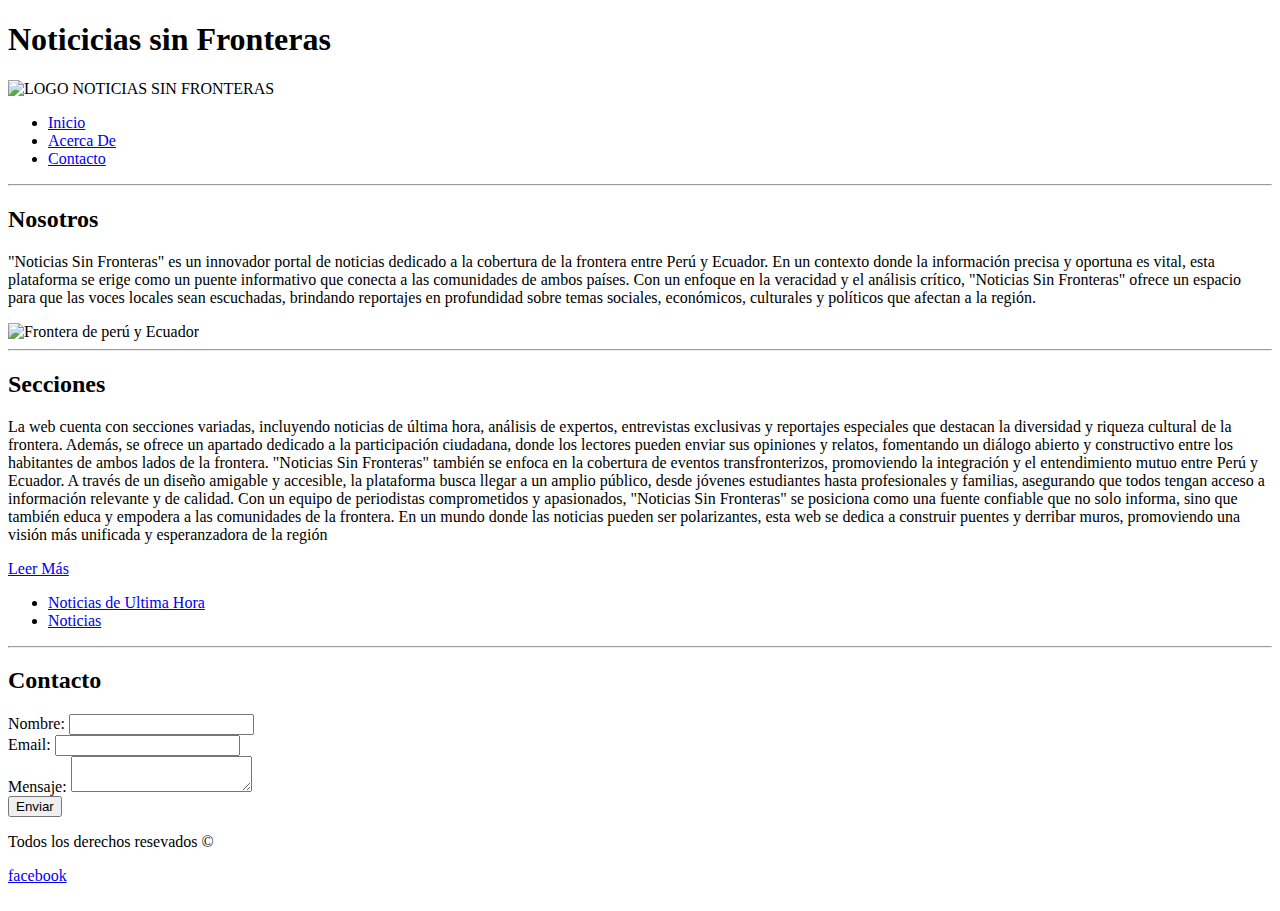
==== index.html @ f3031ccb "Add files via upload" ====
<!DOCTYPE html>
<html lang="en">
<head>
    <meta charset="UTF-8">
    <meta name="viewport" content="width=device-width, initial-scale=1.0">
    <title>Mi Web - Examen parcial</title>
</head>
<body>
    <header>
        <h1>Noticicias sin Fronteras</h1>
        <img src="https://scontent.fgye15-1.fna.fbcdn.net/v/t1.6435-9/67896730_113657463299278_1452690520852660224_n.jpg?_nc_cat=106&ccb=1-7&_nc_sid=6ee11a&_nc_eui2=AeH3fNH4NP3cUdDlQak__iDHWt6R3FV6wzda3pHcVXrDN0sGvFlREfEjUF355Ph6bfUJc5Hhlm0IwJLeuqp6HqZN&_nc_ohc=0oA9YPV5JEQQ7kNvgGWpmLa&_nc_ht=scontent.fgye15-1.fna&_nc_gid=ASJqwLmIiWeTcIijc2uC0S9&oh=00_AYAAmkhX_GdwDIAuIW3z1OZLNIbbSVw-aU_svmAQyyak5A&oe=670EE8F1" width="300" height="300" alt="LOGO NOTICIAS SIN FRONTERAS">
        <ul>
            <li><a href="#inicio">Inicio</a></li>
            <li><a href="#acerca">Acerca De</a></li>
            <li><a href="#contacto">Contacto</a></li>
        </ul>
     </header>
     <HR>
    <section id="inicio">
        <h2>Nosotros</h2>
        <p>"Noticias Sin Fronteras" es un innovador portal de noticias dedicado a la cobertura de la frontera entre Perú y Ecuador. En un contexto donde la información precisa y oportuna es vital, esta plataforma se erige como un puente informativo que conecta a las comunidades de ambos países. Con un enfoque en la veracidad y el análisis crítico, "Noticias Sin Fronteras" ofrece un espacio para que las voces locales sean escuchadas, brindando reportajes en profundidad sobre temas sociales, económicos, culturales y políticos que afectan a la región.</p>
        <img src="https://cdn.www.gob.pe/uploads/document/file/2840666/standard_132123.png.png" width="400" height="200" alt="Frontera de perú y Ecuador">
    </section>
    <hr>
    <section id="acerca">
        <h2>Secciones</h2>
        <p> La web cuenta con secciones variadas, incluyendo noticias de última hora, análisis de expertos, entrevistas exclusivas y reportajes especiales que destacan la diversidad y riqueza cultural de la frontera. Además, se ofrece un apartado dedicado a la participación ciudadana, donde los lectores pueden enviar sus opiniones y relatos, fomentando un diálogo abierto y constructivo entre los habitantes de ambos lados de la frontera.
            
            "Noticias Sin Fronteras" también se enfoca en la cobertura de eventos transfronterizos, promoviendo la integración y el entendimiento mutuo entre Perú y Ecuador. A través de un diseño amigable y accesible, la plataforma busca llegar a un amplio público, desde jóvenes estudiantes hasta profesionales y familias, asegurando que todos tengan acceso a información relevante y de calidad.
            
            Con un equipo de periodistas comprometidos y apasionados, "Noticias Sin Fronteras" se posiciona como una fuente confiable que no solo informa, sino que también educa y empodera a las comunidades de la frontera. En un mundo donde las noticias pueden ser polarizantes, esta web se dedica a construir puentes y derribar muros, promoviendo una visión más unificada y esperanzadora de la región</p>
            <a href="secciones.html">Leer Más</a>
        <ul>
            <li><a href="ultima_hora.html">Noticias de Ultima Hora</a></li>
            <li><a href="noticias.html">Noticias</a></li>
        </ul>
            
    </section>
    <hr>
         <section id="contacto">
            <h2>Contacto</h2>
            <form action="/submit" method="POST">
                <label for="nombre">Nombre:</label>
                <input type="text" name="nombre">
                <br>
                <label for="email">Email:</label>
                <input type="email" name="email" id="email">
                <br>
                <label for="mensaje">Mensaje:</label>
                <textarea name="mensaje" id="mensaje"></textarea>
                <br>
                <button type="submit">Enviar</button>
            </form>
            </section>
    
            <footer>
                <div>
                <p>Todos los derechos resevados &copy;</p>
            </div>
    
            <div>
                <a href="https://www.facebook.com/profile.php?id=100063975104708" target="_blank">facebook</a>
            </div>
            </footer>
            <br>  

         </section>
</body>

</html>
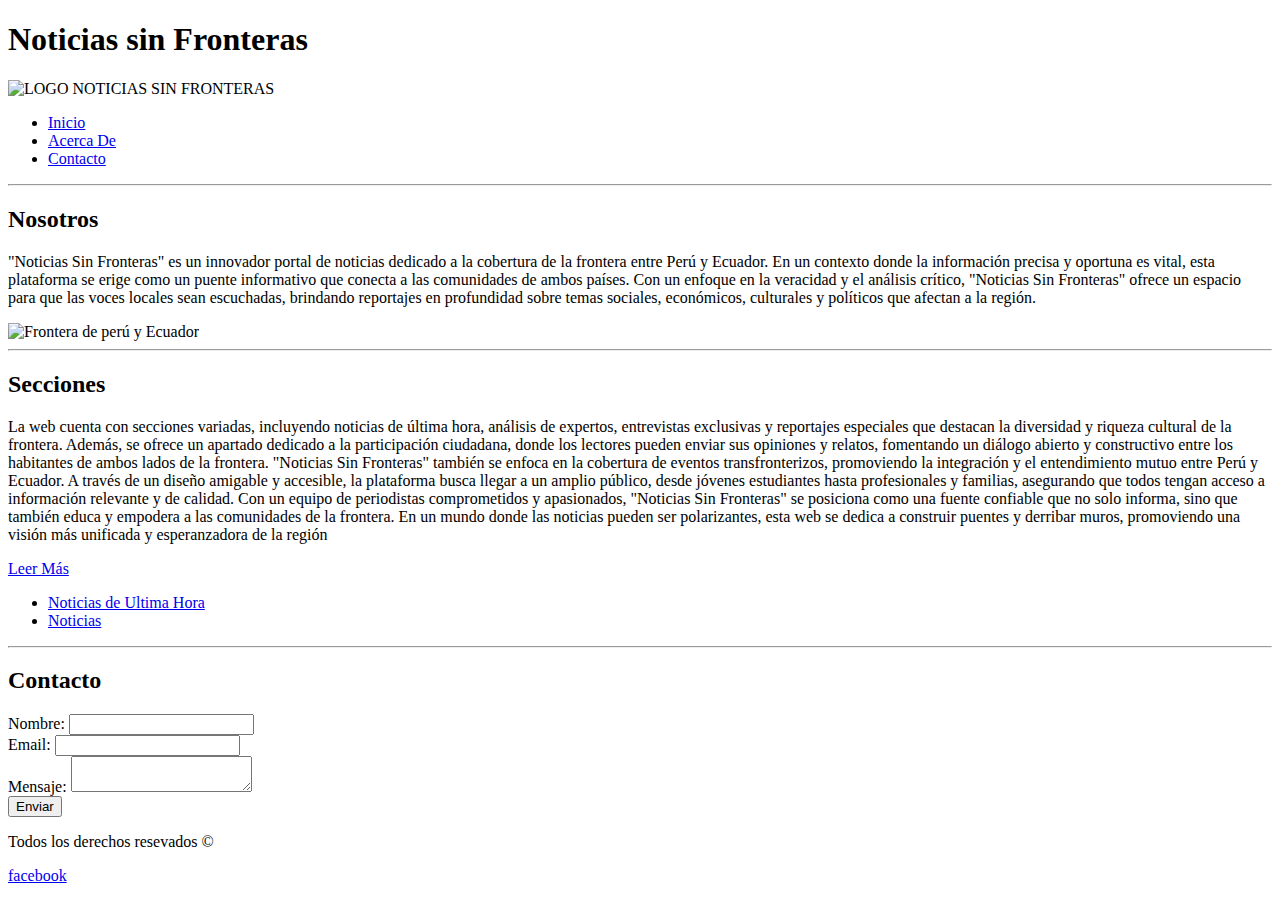
==== commit 783cddc0: "index.html" ====
--- a/index.html
+++ b/index.html
@@ -7,7 +7,7 @@
 </head>
 <body>
     <header>
-        <h1>Noticicias sin Fronteras</h1>
+        <h1>Noticias sin Fronteras</h1>
         <img src="https://scontent.fgye15-1.fna.fbcdn.net/v/t1.6435-9/67896730_113657463299278_1452690520852660224_n.jpg?_nc_cat=106&ccb=1-7&_nc_sid=6ee11a&_nc_eui2=AeH3fNH4NP3cUdDlQak__iDHWt6R3FV6wzda3pHcVXrDN0sGvFlREfEjUF355Ph6bfUJc5Hhlm0IwJLeuqp6HqZN&_nc_ohc=0oA9YPV5JEQQ7kNvgGWpmLa&_nc_ht=scontent.fgye15-1.fna&_nc_gid=ASJqwLmIiWeTcIijc2uC0S9&oh=00_AYAAmkhX_GdwDIAuIW3z1OZLNIbbSVw-aU_svmAQyyak5A&oe=670EE8F1" width="300" height="300" alt="LOGO NOTICIAS SIN FRONTERAS">
         <ul>
             <li><a href="#inicio">Inicio</a></li>
@@ -67,4 +67,4 @@
          </section>
 </body>
 
-</html>+</html>
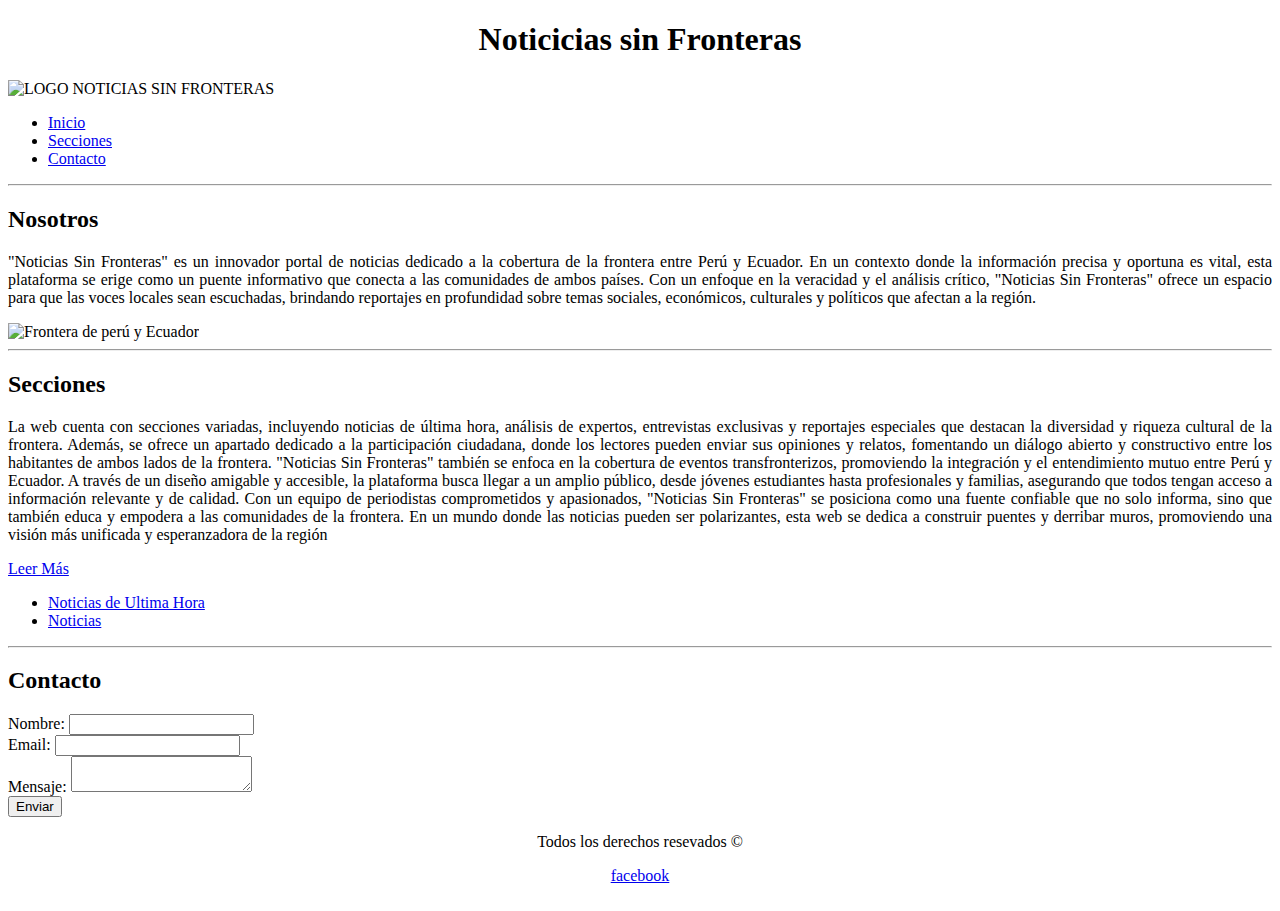
==== commit cc2b3f53: "Add files via upload" ====
--- a/index.html
+++ b/index.html
@@ -3,40 +3,44 @@
 <head>
     <meta charset="UTF-8">
     <meta name="viewport" content="width=device-width, initial-scale=1.0">
-    <title>Mi Web - Examen parcial</title>
+    <link rel="icon" type="image/png" href="https://cdn.icon-icons.com/icons2/1603/PNG/512/news-newspaper-media-paper-press-article_108607.png">
+    <title >Mi Web - Examen parcial</title>
 </head>
 <body>
     <header>
-        <h1>Noticias sin Fronteras</h1>
-        <img src="https://scontent.fgye15-1.fna.fbcdn.net/v/t1.6435-9/67896730_113657463299278_1452690520852660224_n.jpg?_nc_cat=106&ccb=1-7&_nc_sid=6ee11a&_nc_eui2=AeH3fNH4NP3cUdDlQak__iDHWt6R3FV6wzda3pHcVXrDN0sGvFlREfEjUF355Ph6bfUJc5Hhlm0IwJLeuqp6HqZN&_nc_ohc=0oA9YPV5JEQQ7kNvgGWpmLa&_nc_ht=scontent.fgye15-1.fna&_nc_gid=ASJqwLmIiWeTcIijc2uC0S9&oh=00_AYAAmkhX_GdwDIAuIW3z1OZLNIbbSVw-aU_svmAQyyak5A&oe=670EE8F1" width="300" height="300" alt="LOGO NOTICIAS SIN FRONTERAS">
+        <h1 align="center">Noticicias sin Fronteras</h1>
+        <img src="https://scontent.fgye15-1.fna.fbcdn.net/v/t1.6435-9/67896730_113657463299278_1452690520852660224_n.jpg?_nc_cat=106&ccb=1-7&_nc_sid=6ee11a&_nc_eui2=AeH3fNH4NP3cUdDlQak__iDHWt6R3FV6wzda3pHcVXrDN0sGvFlREfEjUF355Ph6bfUJc5Hhlm0IwJLeuqp6HqZN&_nc_ohc=0oA9YPV5JEQQ7kNvgGWpmLa&_nc_ht=scontent.fgye15-1.fna&_nc_gid=ASJqwLmIiWeTcIijc2uC0S9&oh=00_AYAAmkhX_GdwDIAuIW3z1OZLNIbbSVw-aU_svmAQyyak5A&oe=670EE8F1" width="100" height="100" alt="LOGO NOTICIAS SIN FRONTERAS">
         <ul>
             <li><a href="#inicio">Inicio</a></li>
-            <li><a href="#acerca">Acerca De</a></li>
+            <li><a href="#Secciones">Secciones</a></li>
             <li><a href="#contacto">Contacto</a></li>
         </ul>
      </header>
      <HR>
     <section id="inicio">
         <h2>Nosotros</h2>
-        <p>"Noticias Sin Fronteras" es un innovador portal de noticias dedicado a la cobertura de la frontera entre Perú y Ecuador. En un contexto donde la información precisa y oportuna es vital, esta plataforma se erige como un puente informativo que conecta a las comunidades de ambos países. Con un enfoque en la veracidad y el análisis crítico, "Noticias Sin Fronteras" ofrece un espacio para que las voces locales sean escuchadas, brindando reportajes en profundidad sobre temas sociales, económicos, culturales y políticos que afectan a la región.</p>
+        <p align="justify">"Noticias Sin Fronteras" es un innovador portal de noticias dedicado a la cobertura de la frontera entre Perú y Ecuador. En un contexto donde la información precisa y oportuna es vital, esta plataforma se erige como un puente informativo que conecta a las comunidades de ambos países. Con un enfoque en la veracidad y el análisis crítico, "Noticias Sin Fronteras" ofrece un espacio para que las voces locales sean escuchadas, brindando reportajes en profundidad sobre temas sociales, económicos, culturales y políticos que afectan a la región.</p>
         <img src="https://cdn.www.gob.pe/uploads/document/file/2840666/standard_132123.png.png" width="400" height="200" alt="Frontera de perú y Ecuador">
     </section>
     <hr>
-    <section id="acerca">
-        <h2>Secciones</h2>
-        <p> La web cuenta con secciones variadas, incluyendo noticias de última hora, análisis de expertos, entrevistas exclusivas y reportajes especiales que destacan la diversidad y riqueza cultural de la frontera. Además, se ofrece un apartado dedicado a la participación ciudadana, donde los lectores pueden enviar sus opiniones y relatos, fomentando un diálogo abierto y constructivo entre los habitantes de ambos lados de la frontera.
-            
-            "Noticias Sin Fronteras" también se enfoca en la cobertura de eventos transfronterizos, promoviendo la integración y el entendimiento mutuo entre Perú y Ecuador. A través de un diseño amigable y accesible, la plataforma busca llegar a un amplio público, desde jóvenes estudiantes hasta profesionales y familias, asegurando que todos tengan acceso a información relevante y de calidad.
-            
-            Con un equipo de periodistas comprometidos y apasionados, "Noticias Sin Fronteras" se posiciona como una fuente confiable que no solo informa, sino que también educa y empodera a las comunidades de la frontera. En un mundo donde las noticias pueden ser polarizantes, esta web se dedica a construir puentes y derribar muros, promoviendo una visión más unificada y esperanzadora de la región</p>
-            <a href="secciones.html">Leer Más</a>
-        <ul>
-            <li><a href="ultima_hora.html">Noticias de Ultima Hora</a></li>
-            <li><a href="noticias.html">Noticias</a></li>
-        </ul>
-            
-    </section>
-    <hr>
+    <main>
+        <section id="acerca">
+            <h2>Secciones</h2>
+            <p align="justify"> La web cuenta con secciones variadas, incluyendo noticias de última hora, análisis de expertos, entrevistas exclusivas y reportajes especiales que destacan la diversidad y riqueza cultural de la frontera. Además, se ofrece un apartado dedicado a la participación ciudadana, donde los lectores pueden enviar sus opiniones y relatos, fomentando un diálogo abierto y constructivo entre los habitantes de ambos lados de la frontera.
+                
+                "Noticias Sin Fronteras" también se enfoca en la cobertura de eventos transfronterizos, promoviendo la integración y el entendimiento mutuo entre Perú y Ecuador. A través de un diseño amigable y accesible, la plataforma busca llegar a un amplio público, desde jóvenes estudiantes hasta profesionales y familias, asegurando que todos tengan acceso a información relevante y de calidad.
+                
+                Con un equipo de periodistas comprometidos y apasionados, "Noticias Sin Fronteras" se posiciona como una fuente confiable que no solo informa, sino que también educa y empodera a las comunidades de la frontera. En un mundo donde las noticias pueden ser polarizantes, esta web se dedica a construir puentes y derribar muros, promoviendo una visión más unificada y esperanzadora de la región</p>
+                <a href="secciones.html">Leer Más</a>
+            <ul>
+                <li><a href="ultima_hora.html">Noticias de Ultima Hora</a></li>
+                <li><a href="noticias.html">Noticias</a></li>
+            </ul>
+                
+        </section>
+        <hr>
+    </main>
+
          <section id="contacto">
             <h2>Contacto</h2>
             <form action="/submit" method="POST">
@@ -54,11 +58,11 @@
             </section>
     
             <footer>
-                <div>
+                <div align="center">
                 <p>Todos los derechos resevados &copy;</p>
             </div>
     
-            <div>
+            <div align="center">
                 <a href="https://www.facebook.com/profile.php?id=100063975104708" target="_blank">facebook</a>
             </div>
             </footer>
@@ -67,4 +71,4 @@
          </section>
 </body>
 
-</html>
+</html>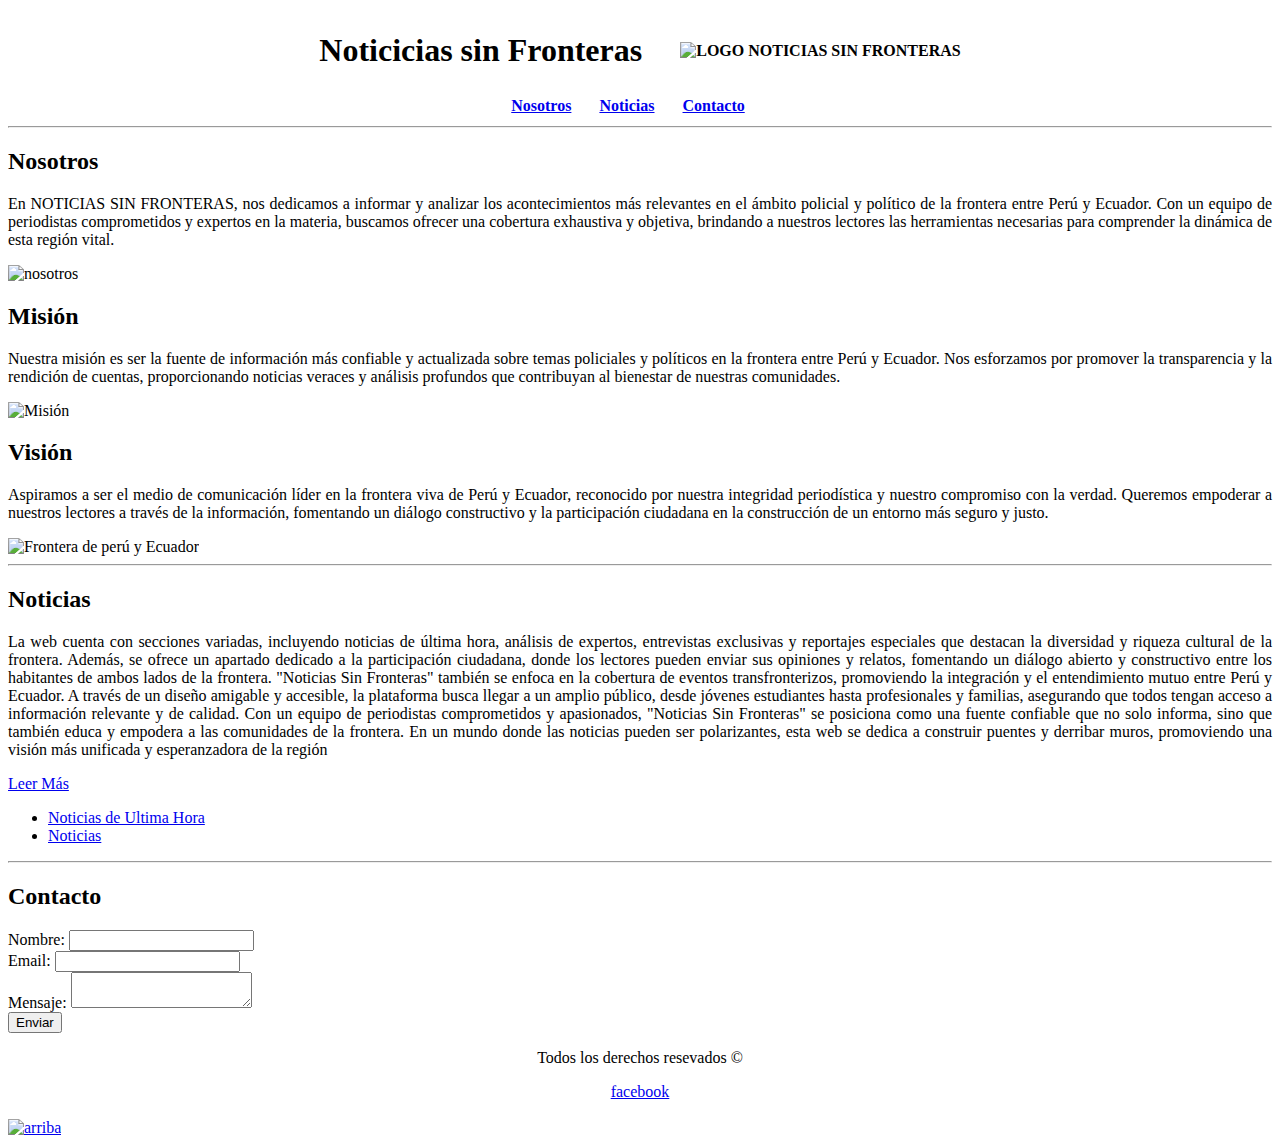
==== commit 7e3d39a7: "Add files via upload" ====
--- a/index.html
+++ b/index.html
@@ -8,30 +8,76 @@
 </head>
 <body>
     <header>
-        <h1 align="center">Noticicias sin Fronteras</h1>
-        <img src="https://scontent.fgye15-1.fna.fbcdn.net/v/t1.6435-9/67896730_113657463299278_1452690520852660224_n.jpg?_nc_cat=106&ccb=1-7&_nc_sid=6ee11a&_nc_eui2=AeH3fNH4NP3cUdDlQak__iDHWt6R3FV6wzda3pHcVXrDN0sGvFlREfEjUF355Ph6bfUJc5Hhlm0IwJLeuqp6HqZN&_nc_ohc=0oA9YPV5JEQQ7kNvgGWpmLa&_nc_ht=scontent.fgye15-1.fna&_nc_gid=ASJqwLmIiWeTcIijc2uC0S9&oh=00_AYAAmkhX_GdwDIAuIW3z1OZLNIbbSVw-aU_svmAQyyak5A&oe=670EE8F1" width="100" height="100" alt="LOGO NOTICIAS SIN FRONTERAS">
-        <ul>
-            <li><a href="#inicio">Inicio</a></li>
-            <li><a href="#Secciones">Secciones</a></li>
-            <li><a href="#contacto">Contacto</a></li>
-        </ul>
+        <nav>
+            <div align="center">
+                <table>
+                    <thead>
+                        <tr>
+
+                            <th>
+                                <h1 id="inicio">Noticicias sin Fronteras</h1>
+                            </th>
+                            <th width="30"></th>
+                            <th>
+                                <img src="https://scontent.fgye15-1.fna.fbcdn.net/v/t1.6435-9/67896730_113657463299278_1452690520852660224_n.jpg?_nc_cat=106&ccb=1-7&_nc_sid=6ee11a&_nc_eui2=AeH3fNH4NP3cUdDlQak__iDHWt6R3FV6wzda3pHcVXrDN0sGvFlREfEjUF355Ph6bfUJc5Hhlm0IwJLeuqp6HqZN&_nc_ohc=0oA9YPV5JEQQ7kNvgGWpmLa&_nc_ht=scontent.fgye15-1.fna&_nc_gid=ASJqwLmIiWeTcIijc2uC0S9&oh=00_AYAAmkhX_GdwDIAuIW3z1OZLNIbbSVw-aU_svmAQyyak5A&oe=670EE8F1" width="100" height="100" alt="LOGO NOTICIAS SIN FRONTERAS">
+                            </th>
+                        </tr>
+                    </thead>
+                </table>
+
+            </div>
+        </nav>
+        
+        <nav>
+            <div align="center">
+                <table>
+                    <thead>
+                        <tr>
+
+                            <th>
+                                <a href="#nosotros">Nosotros</a>
+                            </th>
+                            <th width="20"></th>
+                            <th>
+                                <a  href="#noticias">Noticias</a>
+                            </th>
+                            <th width="20"></th>
+                            <th>
+                                <a href="#contacto">Contacto</a>
+                            </th>
+                            <th width="20"></th>
+
+                        </tr>
+                    </thead>
+                </table>
+            </div>
+        </nav>
+        
      </header>
      <HR>
-    <section id="inicio">
+    <section id="nosotros">
         <h2>Nosotros</h2>
-        <p align="justify">"Noticias Sin Fronteras" es un innovador portal de noticias dedicado a la cobertura de la frontera entre Perú y Ecuador. En un contexto donde la información precisa y oportuna es vital, esta plataforma se erige como un puente informativo que conecta a las comunidades de ambos países. Con un enfoque en la veracidad y el análisis crítico, "Noticias Sin Fronteras" ofrece un espacio para que las voces locales sean escuchadas, brindando reportajes en profundidad sobre temas sociales, económicos, culturales y políticos que afectan a la región.</p>
-        <img src="https://cdn.www.gob.pe/uploads/document/file/2840666/standard_132123.png.png" width="400" height="200" alt="Frontera de perú y Ecuador">
+        <p align="justify">En NOTICIAS SIN FRONTERAS, nos dedicamos a informar y analizar los acontecimientos más relevantes en el ámbito policial y político de la frontera entre Perú y Ecuador. Con un equipo de periodistas comprometidos y expertos en la materia, buscamos ofrecer una cobertura exhaustiva y objetiva, brindando a nuestros lectores las herramientas necesarias para comprender la dinámica de esta región vital.</p>
+        <img src="https://scontent.fgye15-1.fna.fbcdn.net/v/t39.30808-6/417924850_796805765795253_9091537225940331570_n.jpg?_nc_cat=107&ccb=1-7&_nc_sid=833d8c&_nc_ohc=1Gx9z3XKYhkQ7kNvgGAdCpY&_nc_ht=scontent.fgye15-1.fna&_nc_gid=AOPBekfprPRxPbbFqDgv5gd&oh=00_AYDQ1uBXUXnrjIEcemEBLYWC033xnTk_1B24bfXx0zhV6Q&oe=6703F8A3" width="400" height="200" alt="nosotros">
+        <br>
+        <h2>Misión</h2>
+        <p align="justify">Nuestra misión es ser la fuente de información más confiable y actualizada sobre temas policiales y políticos en la frontera entre Perú y Ecuador. Nos esforzamos por promover la transparencia y la rendición de cuentas, proporcionando noticias veraces y análisis profundos que contribuyan al bienestar de nuestras comunidades.</p>
+        <img src="https://encrypted-tbn0.gstatic.com/images?q=tbn:ANd9GcSsrM1UbOuU-RUx9gwmB3j3MiM0NzfLpAN1QQ&s" width="400" height="200" alt="Misión">
+        <br>
+        <h2>Visión</h2>
+        <p align="justify">Aspiramos a ser el medio de comunicación líder en la frontera viva de Perú y Ecuador, reconocido por nuestra integridad periodística y nuestro compromiso con la verdad. Queremos empoderar a nuestros lectores a través de la información, fomentando un diálogo constructivo y la participación ciudadana en la construcción de un entorno más seguro y justo.</p>
+        <img src="https://static.mercadonegro.pe/wp-content/uploads/2024/01/11163357/Blue-Student-Types-Collage-YouTube-Thumbnail-1200-x-675-px-1-768x432-1.jpg" width="400" height="200" alt="Frontera de perú y Ecuador">
     </section>
     <hr>
     <main>
-        <section id="acerca">
-            <h2>Secciones</h2>
+        <section id="noticias">
+            <h2>Noticias</h2>
             <p align="justify"> La web cuenta con secciones variadas, incluyendo noticias de última hora, análisis de expertos, entrevistas exclusivas y reportajes especiales que destacan la diversidad y riqueza cultural de la frontera. Además, se ofrece un apartado dedicado a la participación ciudadana, donde los lectores pueden enviar sus opiniones y relatos, fomentando un diálogo abierto y constructivo entre los habitantes de ambos lados de la frontera.
                 
                 "Noticias Sin Fronteras" también se enfoca en la cobertura de eventos transfronterizos, promoviendo la integración y el entendimiento mutuo entre Perú y Ecuador. A través de un diseño amigable y accesible, la plataforma busca llegar a un amplio público, desde jóvenes estudiantes hasta profesionales y familias, asegurando que todos tengan acceso a información relevante y de calidad.
                 
                 Con un equipo de periodistas comprometidos y apasionados, "Noticias Sin Fronteras" se posiciona como una fuente confiable que no solo informa, sino que también educa y empodera a las comunidades de la frontera. En un mundo donde las noticias pueden ser polarizantes, esta web se dedica a construir puentes y derribar muros, promoviendo una visión más unificada y esperanzadora de la región</p>
-                <a href="secciones.html">Leer Más</a>
+                <a href="leermas.html">Leer Más</a>
             <ul>
                 <li><a href="ultima_hora.html">Noticias de Ultima Hora</a></li>
                 <li><a href="noticias.html">Noticias</a></li>
@@ -67,7 +113,7 @@
             </div>
             </footer>
             <br>  
-
+            <a href="#inicio"><img src="https://cdn.icon-icons.com/icons2/72/PNG/256/up_arrow_14431.png" alt="arriba" width="30" height="30"></a>
          </section>
 </body>
 
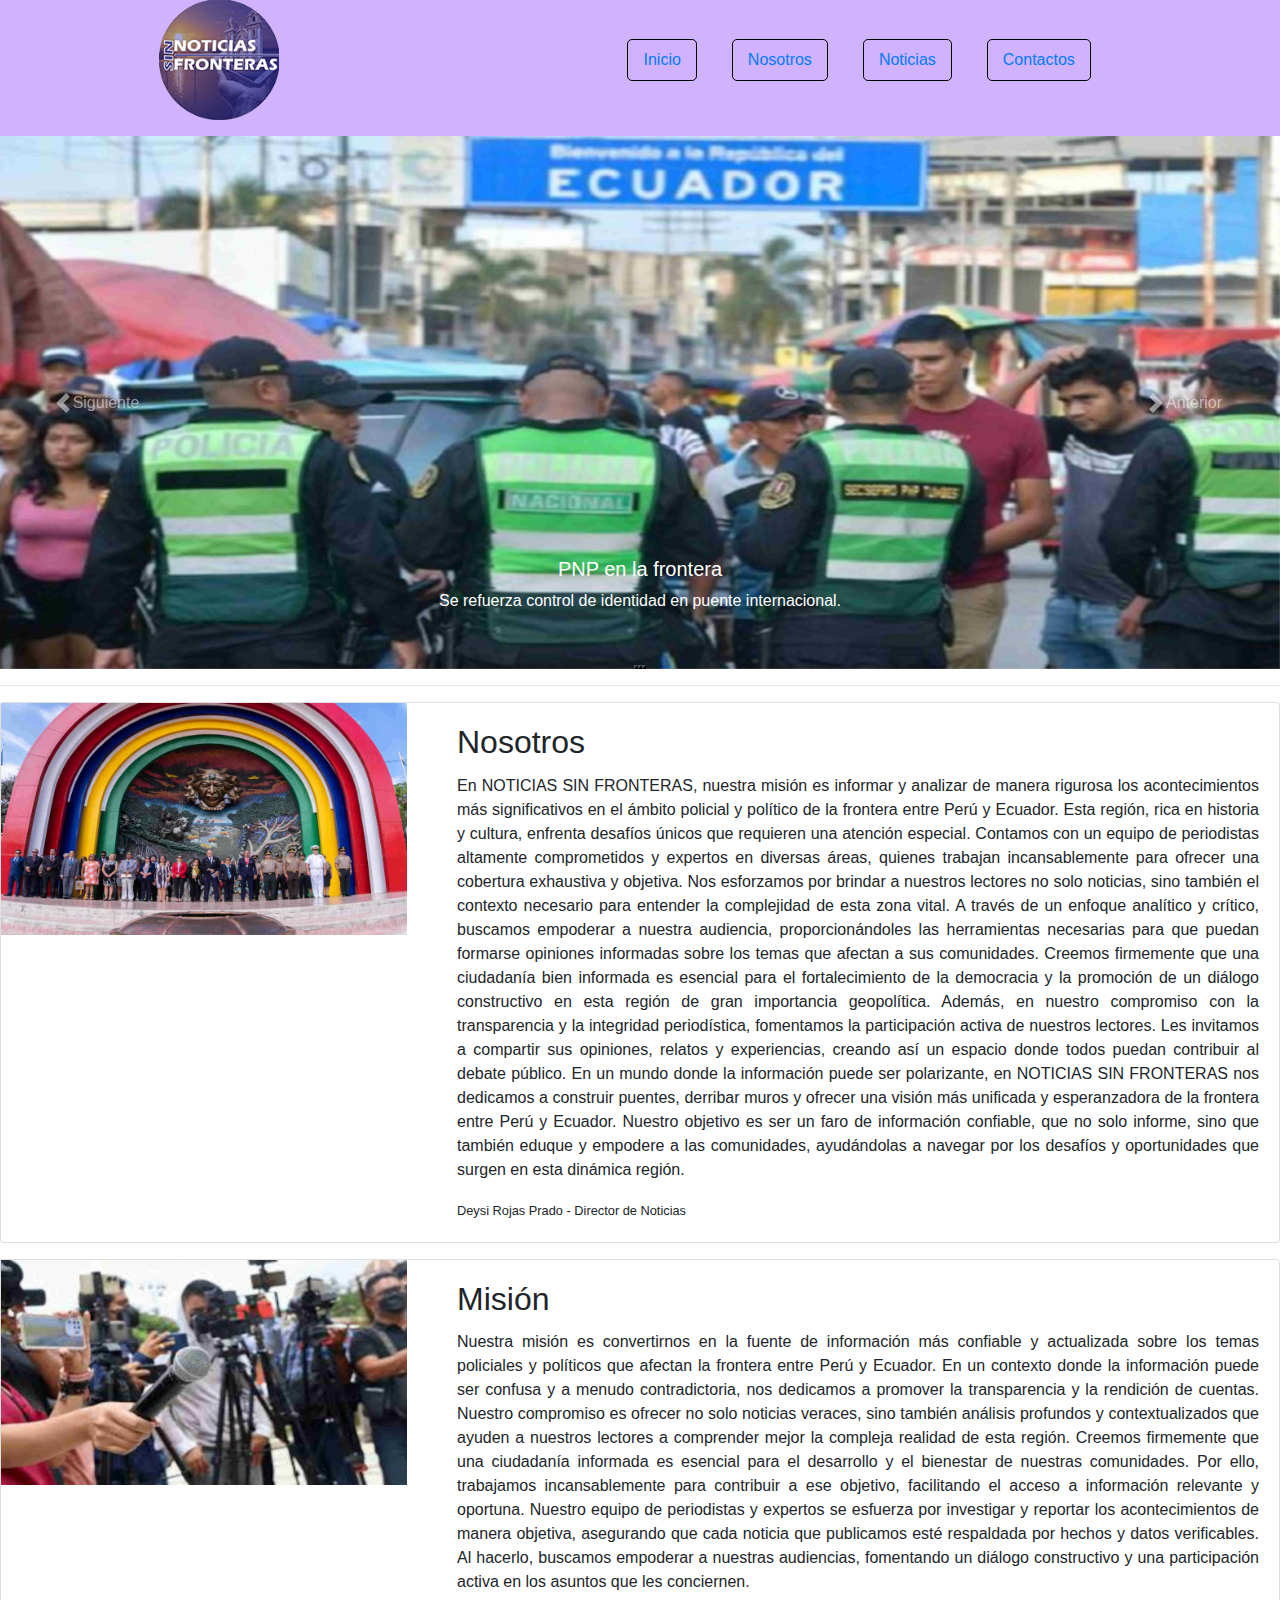
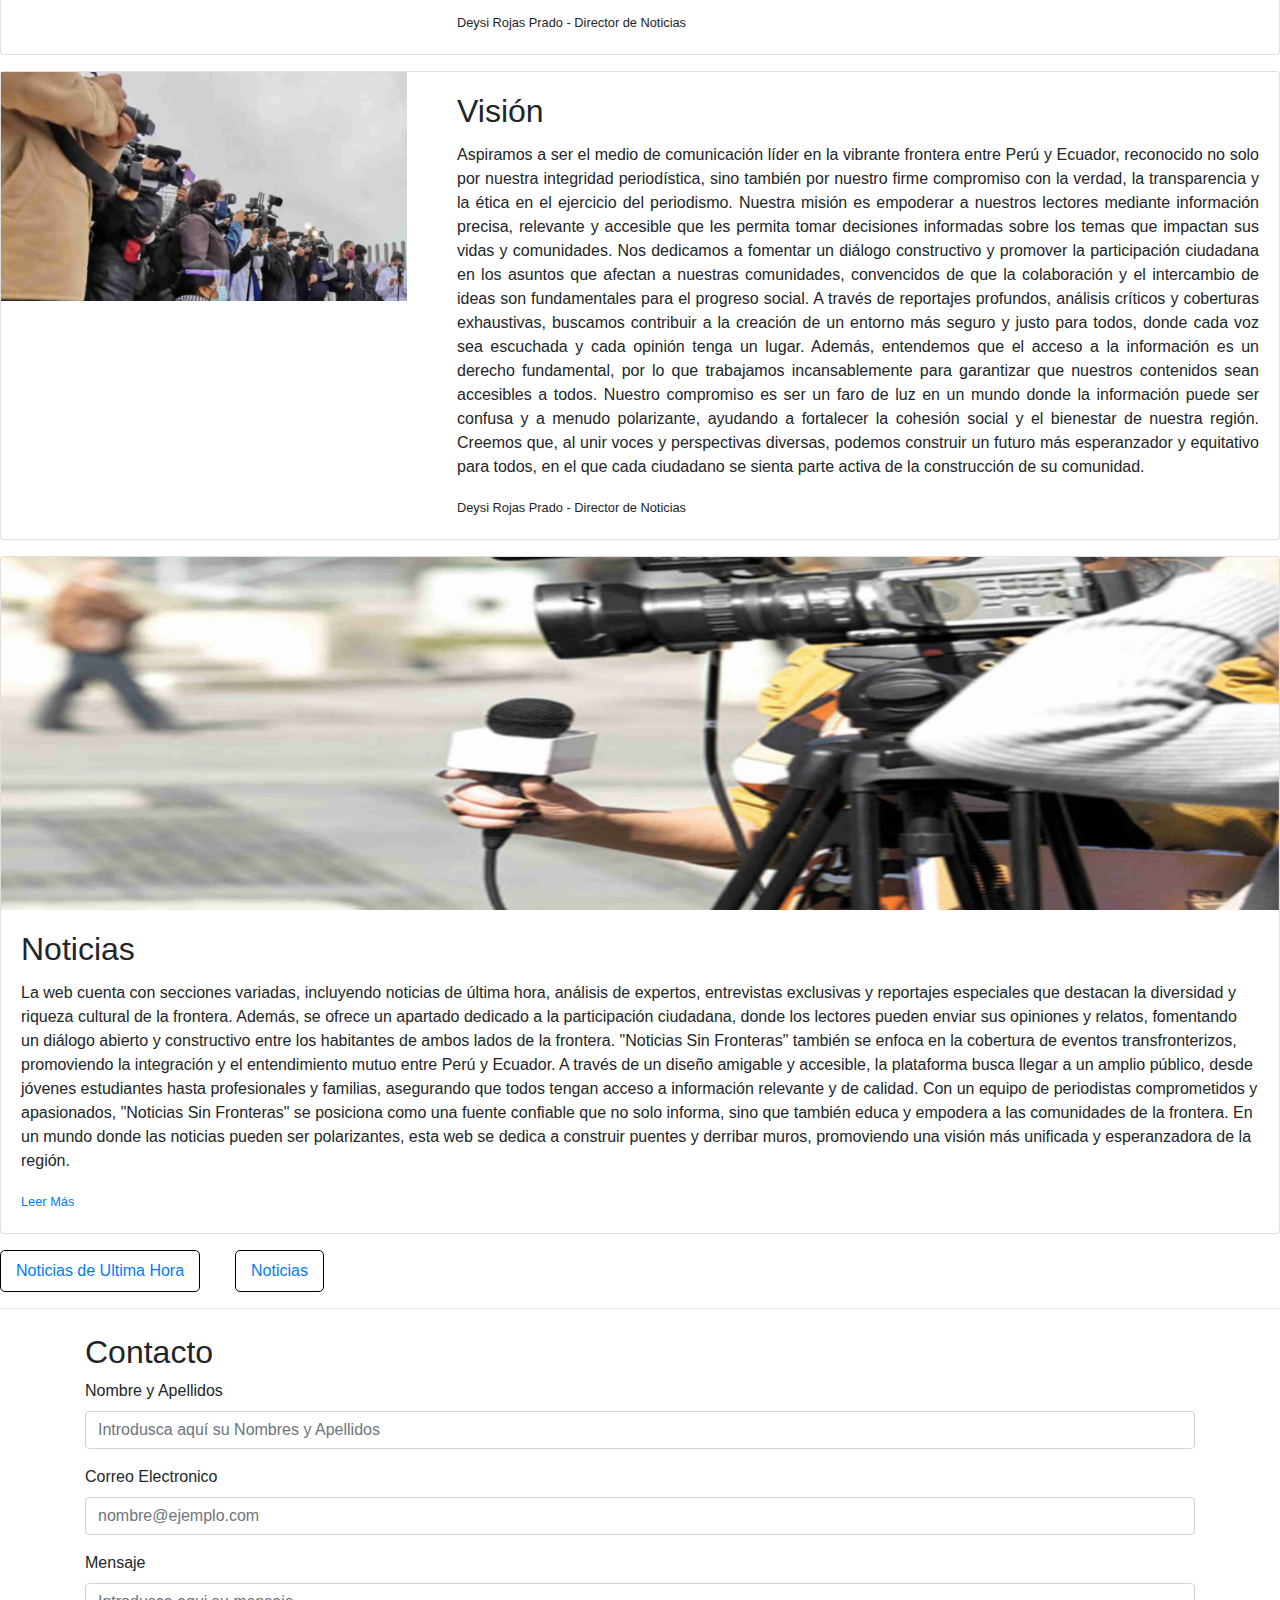
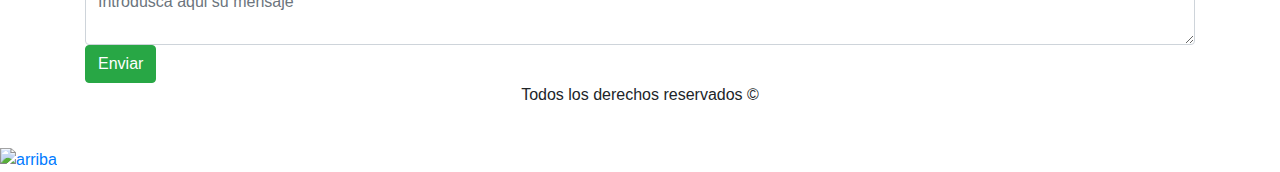
==== commit 60961e6a: "Add files via upload" ====
--- a/index.html
+++ b/index.html
@@ -1,84 +1,147 @@
-<!DOCTYPE html>
+<!doctype html>
 <html lang="en">
-<head>
-    <meta charset="UTF-8">
-    <meta name="viewport" content="width=device-width, initial-scale=1.0">
+  <head>
+    <meta charset="utf-8">
+    <meta name="viewport" content="width=device-width, initial-scale=1">
+    <link rel="stylesheet" href="style.css">
     <link rel="icon" type="image/png" href="https://cdn.icon-icons.com/icons2/1603/PNG/512/news-newspaper-media-paper-press-article_108607.png">
-    <title >Mi Web - Examen parcial</title>
+    <title>NOTICIAS SIN FRONTERAS - TUMBES</title>
+    <link rel="stylesheet" href="https://stackpath.bootstrapcdn.com/bootstrap/4.5.2/css/bootstrap.min.css">
 </head>
 <body>
-    <header>
-        <nav>
-            <div align="center">
-                <table>
-                    <thead>
-                        <tr>
-
-                            <th>
-                                <h1 id="inicio">Noticicias sin Fronteras</h1>
-                            </th>
-                            <th width="30"></th>
-                            <th>
-                                <img src="https://scontent.fgye15-1.fna.fbcdn.net/v/t1.6435-9/67896730_113657463299278_1452690520852660224_n.jpg?_nc_cat=106&ccb=1-7&_nc_sid=6ee11a&_nc_eui2=AeH3fNH4NP3cUdDlQak__iDHWt6R3FV6wzda3pHcVXrDN0sGvFlREfEjUF355Ph6bfUJc5Hhlm0IwJLeuqp6HqZN&_nc_ohc=0oA9YPV5JEQQ7kNvgGWpmLa&_nc_ht=scontent.fgye15-1.fna&_nc_gid=ASJqwLmIiWeTcIijc2uC0S9&oh=00_AYAAmkhX_GdwDIAuIW3z1OZLNIbbSVw-aU_svmAQyyak5A&oe=670EE8F1" width="100" height="100" alt="LOGO NOTICIAS SIN FRONTERAS">
-                            </th>
-                        </tr>
-                    </thead>
-                </table>
-
+    <header class="cabecera">
+        <figure class="logo">
+            <img id="inicio" src="img/logo noticias sin fronteras.png" alt="" width="120">
+        </figure>
+        <nav class="menu">
+            <ul class="listas">
+                <li><a href="#inicio"> Inicio</a></li>
+                <li><a href="#nosotros"> Nosotros</a></li>
+                <li><a href="#noticias">Noticias</a></li>
+                <li><a href="#contacto">Contactos</a></li>
+            </ul>
+        </nav>  
+    </header>
+    <!-- Carrusel -->
+    <div id="carouselExampleCaptions" class="carousel slide">
+        <div class="carousel-indicators">
+          <button type="button" data-bs-target="#carouselExampleCaptions" data-bs-slide-to="0" class="active" aria-current="true" aria-label="Slide 1"></button>
+          <button type="button" data-bs-target="#carouselExampleCaptions" data-bs-slide-to="1" aria-label="Slide 2"></button>
+          <button type="button" data-bs-target="#carouselExampleCaptions" data-bs-slide-to="2" aria-label="Slide 3"></button>
+        </div>
+        <div class="carousel-inner">
+          <div class="carousel-item active">
+            <img src="img/CARRUSELL1.jpg" class="d-block w-100" alt="...">
+            <div class="carousel-caption d-none d-md-block">
+              <h5>PNP en la frontera</h5>
+              <p>Se refuerza control de identidad en puente internacional.</p>
             </div>
-        </nav>
-        
-        <nav>
-            <div align="center">
-                <table>
-                    <thead>
-                        <tr>
-
-                            <th>
-                                <a href="#nosotros">Nosotros</a>
-                            </th>
-                            <th width="20"></th>
-                            <th>
-                                <a  href="#noticias">Noticias</a>
-                            </th>
-                            <th width="20"></th>
-                            <th>
-                                <a href="#contacto">Contacto</a>
-                            </th>
-                            <th width="20"></th>
-
-                        </tr>
-                    </thead>
-                </table>
+          </div>
+          <div class="carousel-item">
+            <img src="img/CARRUSELL2.jpg" class="d-block w-100" alt="...">
+            <div class="carousel-caption d-none d-md-block">
+              <h5>Una persona fallecida y 37 heridos entre ellos una de menor de 10 dias de nacido</h5>
+              <p>Some representative placeholder content for the second slide.</p>
             </div>
-        </nav>
+          </div>
+          <div class="carousel-item">
+            <img src="img/CARRUSELL3.jpg" class="d-block w-100" alt="...">
+            <div class="carousel-caption d-none d-md-block">
+              <h5>Contraloria TUMBES</h5>
+              <p>Gobernador "No me da miedo ir a la carcel".</p>
+            </div>
+          </div>
+        </div>
+        <a class="carousel-control-prev" type="button" data-bs-target="#carouselExampleCaptions" data-bs-slide="prev">
+          <span class="carousel-control-prev-icon" aria-hidden="true"></span>
+          <span class="visually-hidden">Siguiente</span>
+        </a>
+        <a class="carousel-control-next" type="button" data-bs-target="#carouselExampleCaptions" data-bs-slide="next">
+          <span class="carousel-control-next-icon" aria-hidden="true"></span>
+          <span class="visually-hidden">Anterior</span>
+        </a>
+      </div>
+      
+      
+</body>
+</html>
         
      </header>
      <HR>
-    <section id="nosotros">
-        <h2>Nosotros</h2>
-        <p align="justify">En NOTICIAS SIN FRONTERAS, nos dedicamos a informar y analizar los acontecimientos más relevantes en el ámbito policial y político de la frontera entre Perú y Ecuador. Con un equipo de periodistas comprometidos y expertos en la materia, buscamos ofrecer una cobertura exhaustiva y objetiva, brindando a nuestros lectores las herramientas necesarias para comprender la dinámica de esta región vital.</p>
-        <img src="https://scontent.fgye15-1.fna.fbcdn.net/v/t39.30808-6/417924850_796805765795253_9091537225940331570_n.jpg?_nc_cat=107&ccb=1-7&_nc_sid=833d8c&_nc_ohc=1Gx9z3XKYhkQ7kNvgGAdCpY&_nc_ht=scontent.fgye15-1.fna&_nc_gid=AOPBekfprPRxPbbFqDgv5gd&oh=00_AYDQ1uBXUXnrjIEcemEBLYWC033xnTk_1B24bfXx0zhV6Q&oe=6703F8A3" width="400" height="200" alt="nosotros">
-        <br>
-        <h2>Misión</h2>
-        <p align="justify">Nuestra misión es ser la fuente de información más confiable y actualizada sobre temas policiales y políticos en la frontera entre Perú y Ecuador. Nos esforzamos por promover la transparencia y la rendición de cuentas, proporcionando noticias veraces y análisis profundos que contribuyan al bienestar de nuestras comunidades.</p>
-        <img src="https://encrypted-tbn0.gstatic.com/images?q=tbn:ANd9GcSsrM1UbOuU-RUx9gwmB3j3MiM0NzfLpAN1QQ&s" width="400" height="200" alt="Misión">
-        <br>
-        <h2>Visión</h2>
-        <p align="justify">Aspiramos a ser el medio de comunicación líder en la frontera viva de Perú y Ecuador, reconocido por nuestra integridad periodística y nuestro compromiso con la verdad. Queremos empoderar a nuestros lectores a través de la información, fomentando un diálogo constructivo y la participación ciudadana en la construcción de un entorno más seguro y justo.</p>
-        <img src="https://static.mercadonegro.pe/wp-content/uploads/2024/01/11163357/Blue-Student-Types-Collage-YouTube-Thumbnail-1200-x-675-px-1-768x432-1.jpg" width="400" height="200" alt="Frontera de perú y Ecuador">
+        <section id="nosotros">
+        <div class="card mb-3" style="max-width: 948;">
+            <div class="row g-0">
+              <div class="col-md-4">
+                <img src="img/nosotros.jpg" class="img-fluid rounded-start" alt="...">
+              </div>
+              <div class="col-md-8">
+                <div class="card-body">
+                  <h2 class="card-title">Nosotros</h2>
+                  <p align="justify" class="card-text">En NOTICIAS SIN FRONTERAS, nuestra misión es informar y analizar de manera rigurosa los acontecimientos más significativos en el ámbito policial y político de la frontera entre Perú y Ecuador. Esta región, rica en historia y cultura, enfrenta desafíos únicos que requieren una atención especial. Contamos con un equipo de periodistas altamente comprometidos y expertos en diversas áreas, quienes trabajan incansablemente para ofrecer una cobertura exhaustiva y objetiva.
+
+                    Nos esforzamos por brindar a nuestros lectores no solo noticias, sino también el contexto necesario para entender la complejidad de esta zona vital. A través de un enfoque analítico y crítico, buscamos empoderar a nuestra audiencia, proporcionándoles las herramientas necesarias para que puedan formarse opiniones informadas sobre los temas que afectan a sus comunidades. Creemos firmemente que una ciudadanía bien informada es esencial para el fortalecimiento de la democracia y la promoción de un diálogo constructivo en esta región de gran importancia geopolítica.
+                    
+                    Además, en nuestro compromiso con la transparencia y la integridad periodística, fomentamos la participación activa de nuestros lectores. Les invitamos a compartir sus opiniones, relatos y experiencias, creando así un espacio donde todos puedan contribuir al debate público. En un mundo donde la información puede ser polarizante, en NOTICIAS SIN FRONTERAS nos dedicamos a construir puentes, derribar muros y ofrecer una visión más unificada y esperanzadora de la frontera entre Perú y Ecuador. Nuestro objetivo es ser un faro de información confiable, que no solo informe, sino que también eduque y empodere a las comunidades, ayudándolas a navegar por los desafíos y oportunidades que surgen en esta dinámica región.</p>
+                  <p class="card-text"><small class="text-body-secondary">Deysi Rojas Prado - Director de Noticias</small></p>
+                </div>
+              </div>
+            </div>
+          </div>
+          
+          <div class="card mb-3" style="max-width: 948;">
+            <div class="row g-0">
+              <div class="col-md-4">
+                <img src="img/Mision.jpg" class="img-fluid rounded-start" alt="...">
+              </div>
+              <div class="col-md-8">
+                <div class="card-body">
+                  <h2 class="card-title">Misión</h2>
+                  <p align="justify" class="card-text">Nuestra misión es convertirnos en la fuente de información más confiable y actualizada sobre los temas policiales y políticos que afectan la frontera entre Perú y Ecuador. En un contexto donde la información puede ser confusa y a menudo contradictoria, nos dedicamos a promover la transparencia y la rendición de cuentas. Nuestro compromiso es ofrecer no solo noticias veraces, sino también análisis profundos y contextualizados que ayuden a nuestros lectores a comprender mejor la compleja realidad de esta región.
+
+                            Creemos firmemente que una ciudadanía informada es esencial para el desarrollo y el bienestar de nuestras comunidades. Por ello, trabajamos incansablemente para contribuir a ese objetivo, facilitando el acceso a información relevante y oportuna. Nuestro equipo de periodistas y expertos se esfuerza por investigar y reportar los acontecimientos de manera objetiva, asegurando que cada noticia que publicamos esté respaldada por hechos y datos verificables. Al hacerlo, buscamos empoderar a nuestras audiencias, fomentando un diálogo constructivo y una participación activa en los asuntos que les conciernen.</p>
+                        <p class="card-text"><small class="text-body-secondary">Deysi Rojas Prado - Director de Noticias</small></p>
+                        </div>
+                    </div>
+                    </div>
+                </div>
+        
+                <div class="card mb-3" style="max-width: 948;">
+                    <div class="row g-0">
+                      <div class="col-md-4">
+                        <img src="img/vison.jpeg" class="img-fluid rounded-start" alt="...">
+                      </div>
+                      <div class="col-md-8">
+                        <div class="card-body">
+                          <h2 class="card-title">Visión</h2>
+                          <p align="justify" class="card-text">Aspiramos a ser el medio de comunicación líder en la vibrante frontera entre Perú y Ecuador, reconocido no solo por nuestra integridad periodística, sino también por nuestro firme compromiso con la verdad, la transparencia y la ética en el ejercicio del periodismo. Nuestra misión es empoderar a nuestros lectores mediante información precisa, relevante y accesible que les permita tomar decisiones informadas sobre los temas que impactan sus vidas y comunidades. 
+
+                            Nos dedicamos a fomentar un diálogo constructivo y promover la participación ciudadana en los asuntos que afectan a nuestras comunidades, convencidos de que la colaboración y el intercambio de ideas son fundamentales para el progreso social. A través de reportajes profundos, análisis críticos y coberturas exhaustivas, buscamos contribuir a la creación de un entorno más seguro y justo para todos, donde cada voz sea escuchada y cada opinión tenga un lugar. 
+                            
+                            Además, entendemos que el acceso a la información es un derecho fundamental, por lo que trabajamos incansablemente para garantizar que nuestros contenidos sean accesibles a todos. Nuestro compromiso es ser un faro de luz en un mundo donde la información puede ser confusa y a menudo polarizante, ayudando a fortalecer la cohesión social y el bienestar de nuestra región. Creemos que, al unir voces y perspectivas diversas, podemos construir un futuro más esperanzador y equitativo para todos, en el que cada ciudadano se sienta parte activa de la construcción de su comunidad.</p>
+                                <p class="card-text"><small class="text-body-secondary">Deysi Rojas Prado - Director de Noticias</small></p>
+                                </div>
+                            </div>
+                            </div>
+                        </div>
+       
     </section>
-    <hr>
+   
     <main>
         <section id="noticias">
-            <h2>Noticias</h2>
-            <p align="justify"> La web cuenta con secciones variadas, incluyendo noticias de última hora, análisis de expertos, entrevistas exclusivas y reportajes especiales que destacan la diversidad y riqueza cultural de la frontera. Además, se ofrece un apartado dedicado a la participación ciudadana, donde los lectores pueden enviar sus opiniones y relatos, fomentando un diálogo abierto y constructivo entre los habitantes de ambos lados de la frontera.
+            <div class="card mb-3">
+                <img src="img/noticias.jpg" class="card-img-top" alt="...">
+                <div class="card-body">
+                  <h2 class="card-title">Noticias</h2>
+                  <p class="card-text">La web cuenta con secciones variadas, incluyendo noticias de última hora, análisis de expertos, entrevistas exclusivas y reportajes especiales que destacan la diversidad y riqueza cultural de la frontera. Además, se ofrece un apartado dedicado a la participación ciudadana, donde los lectores pueden enviar sus opiniones y relatos, fomentando un diálogo abierto y constructivo entre los habitantes de ambos lados de la frontera.
                 
-                "Noticias Sin Fronteras" también se enfoca en la cobertura de eventos transfronterizos, promoviendo la integración y el entendimiento mutuo entre Perú y Ecuador. A través de un diseño amigable y accesible, la plataforma busca llegar a un amplio público, desde jóvenes estudiantes hasta profesionales y familias, asegurando que todos tengan acceso a información relevante y de calidad.
-                
-                Con un equipo de periodistas comprometidos y apasionados, "Noticias Sin Fronteras" se posiciona como una fuente confiable que no solo informa, sino que también educa y empodera a las comunidades de la frontera. En un mundo donde las noticias pueden ser polarizantes, esta web se dedica a construir puentes y derribar muros, promoviendo una visión más unificada y esperanzadora de la región</p>
-                <a href="leermas.html">Leer Más</a>
-            <ul>
+                    "Noticias Sin Fronteras" también se enfoca en la cobertura de eventos transfronterizos, promoviendo la integración y el entendimiento mutuo entre Perú y Ecuador. A través de un diseño amigable y accesible, la plataforma busca llegar a un amplio público, desde jóvenes estudiantes hasta profesionales y familias, asegurando que todos tengan acceso a información relevante y de calidad.
+                    
+                    Con un equipo de periodistas comprometidos y apasionados, "Noticias Sin Fronteras" se posiciona como una fuente confiable que no solo informa, sino que también educa y empodera a las comunidades de la frontera. En un mundo donde las noticias pueden ser polarizantes, esta web se dedica a construir puentes y derribar muros, promoviendo una visión más unificada y esperanzadora de la región.</p>
+                  <p class="card-text"><small class="text-body-secondary"><a href="leermas.html">Leer Más</a></small></p>
+                </div>
+              </div>
+      
+            <ul class="listas">
                 <li><a href="ultima_hora.html">Noticias de Ultima Hora</a></li>
                 <li><a href="noticias.html">Noticias</a></li>
             </ul>
@@ -87,34 +150,38 @@
         <hr>
     </main>
 
-         <section id="contacto">
-            <h2>Contacto</h2>
-            <form action="/submit" method="POST">
-                <label for="nombre">Nombre:</label>
-                <input type="text" name="nombre">
-                <br>
-                <label for="email">Email:</label>
-                <input type="email" name="email" id="email">
-                <br>
-                <label for="mensaje">Mensaje:</label>
-                <textarea name="mensaje" id="mensaje"></textarea>
-                <br>
-                <button type="submit">Enviar</button>
-            </form>
-            </section>
-    
-            <footer>
-                <div align="center">
-                <p>Todos los derechos resevados &copy;</p>
+    <section id="contacto" class="container mt-4">
+        <h2>Contacto</h2>
+        <form action="/submit" method="POST">
+            <div class="mb-3">
+                <label for="formGroupExampleInput" class="form-label">Nombre y Apellidos</label>
+                <input type="text" class="form-control" id="formGroupExampleInput" placeholder="Introdusca aquí su Nombres y Apellidos">
+              </div>
+            <div class="mb-3">
+                <label for="exampleFormControlInput1" class="form-label">Correo Electronico</label>
+                <input type="email" class="form-control" id="exampleFormControlInput1" placeholder="nombre@ejemplo.com">
+              </div>
+            <div class="form-floating">
+            <label for="floatingTextarea">Mensaje</label>
+             <textarea class="form-control" placeholder="Introdusca aqui su mensaje" id="mensaje"></textarea>
             </div>
-    
-            <div align="center">
-                <a href="https://www.facebook.com/profile.php?id=100063975104708" target="_blank">facebook</a>
-            </div>
-            </footer>
+            
+          
+            <button type="submit" class="btn btn-success">Enviar</button>
+        </form>
+    </section>
+
+    <footer>
+        <div class="container text-center">
+            <p>Todos los derechos reservados &copy;</p>
+        </div>
+    </footer>
+        
             <br>  
             <a href="#inicio"><img src="https://cdn.icon-icons.com/icons2/72/PNG/256/up_arrow_14431.png" alt="arriba" width="30" height="30"></a>
          </section>
+         <script src="https://cdn.jsdelivr.net/npm/bootstrap@5.3.3/dist/js/bootstrap.bundle.min.js" integrity="sha384-YvpcrYf0tY3lHB60NNkmXc5s9fDVZLESaAA55NDzOxhy9GkcIdslK1eN7N6jIeHz" crossorigin="anonymous"></script>
+         
 </body>
 
 </html>--- a/style.css
+++ b/style.css
@@ -0,0 +1,59 @@
+*{
+    margin:0;
+    padding: 0;
+    list-style: none;
+    text-decoration: none;
+}
+body{
+    /* background-color: #68f4cf; */
+    background-color: rgb(255, 241, 240);
+    
+}
+.cabecera{
+display: flex;
+align-items: center;
+justify-content: space-around;
+background: rgba(98, 1, 255,0.3);
+/* background-color: red; */
+}
+.menu{
+    margin: 10px;
+    padding: 20px;
+}
+.listas{
+    display: flex;
+    gap: 35px;
+
+}
+li{
+  padding: 8px 15px;
+  border-radius: 5px ; 
+  border: 1px solid rgb(0, 0, 0);
+  color: rgb(255, 255, 255); 
+}
+li:hover{
+    background: rgba(255, 255, 255, 0.5);
+    cursor: pointer;
+}
+
+/* MENU RESPONSIVO */
+@media (max-width: 768px) {
+.cabecera{
+    display: flex;
+    flex-direction: column;
+    text-align: center;
+}
+.logo{
+padding-top:25px;
+}
+.menu{
+    width: 100%;
+    text-align: center;
+}
+.listas{
+    display: flex;
+    flex-direction: column;
+    gap: 10px;
+    padding: 0 20px;
+}
+}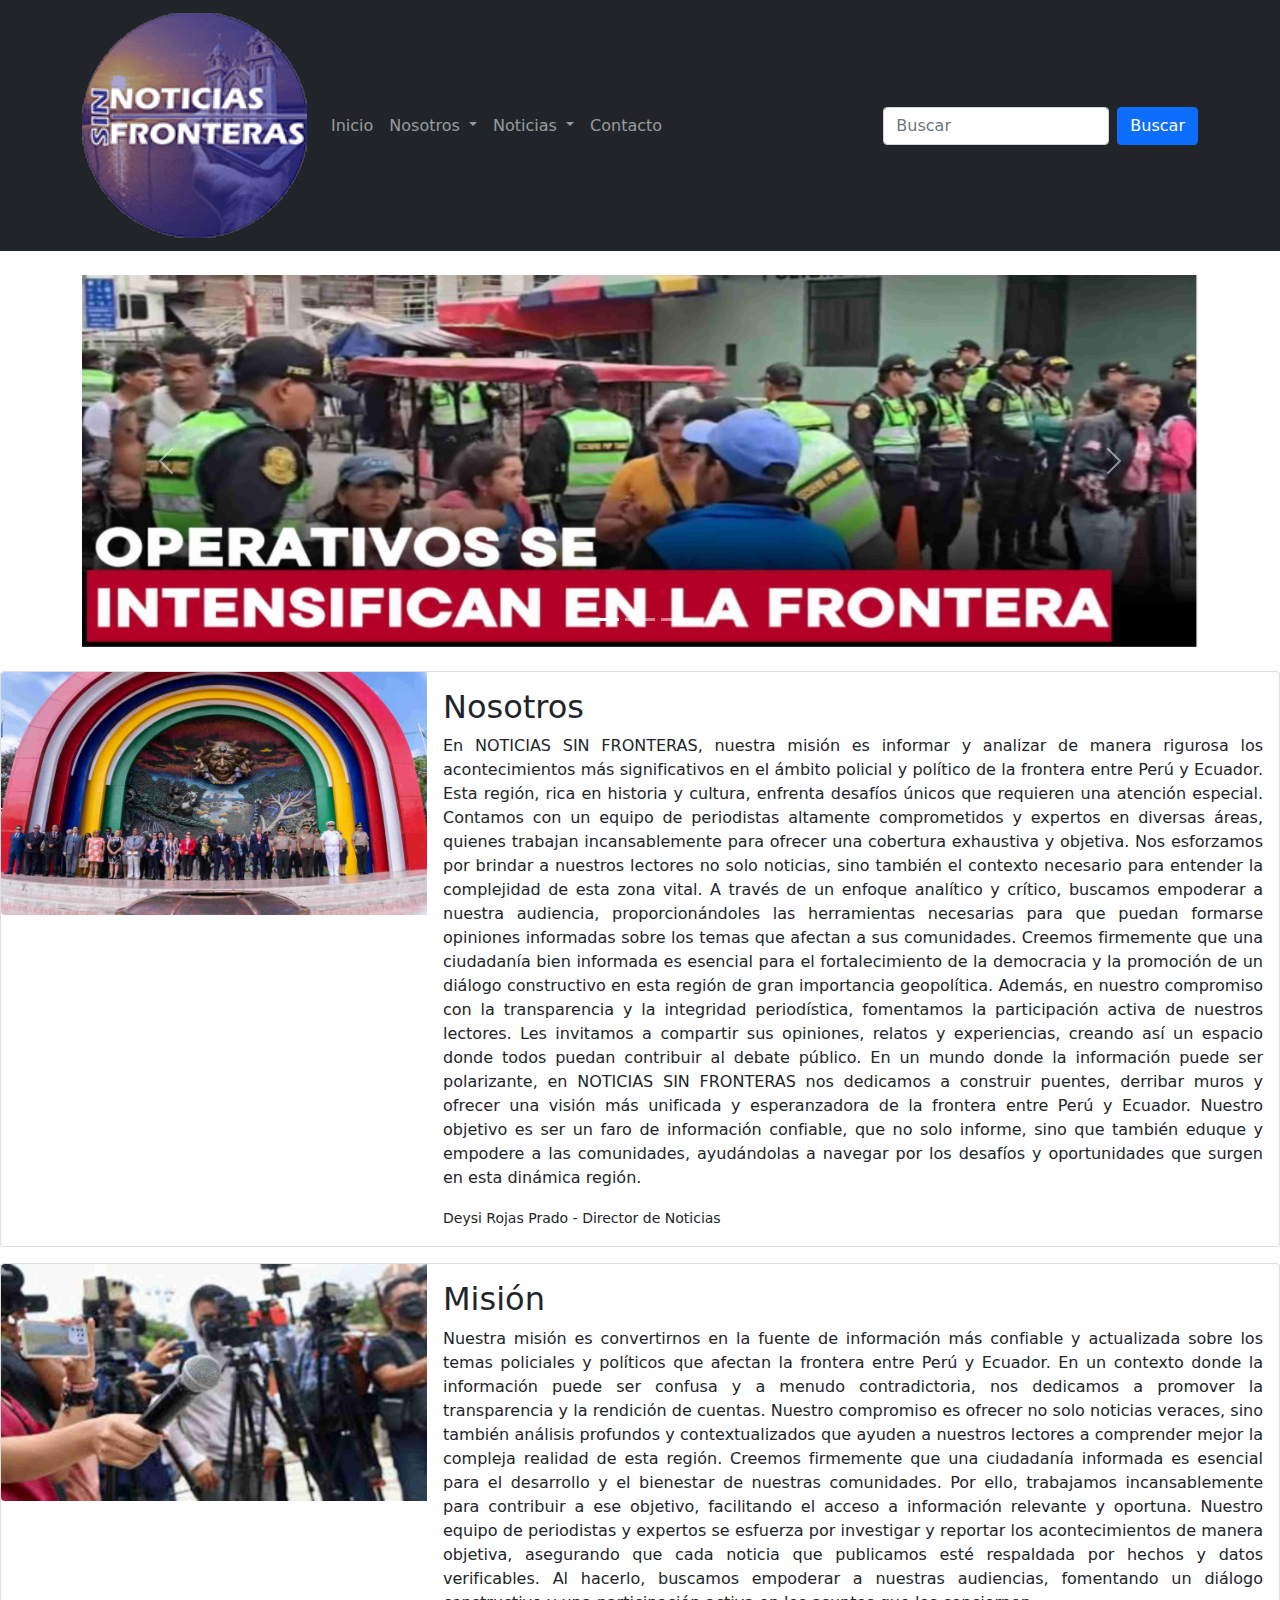
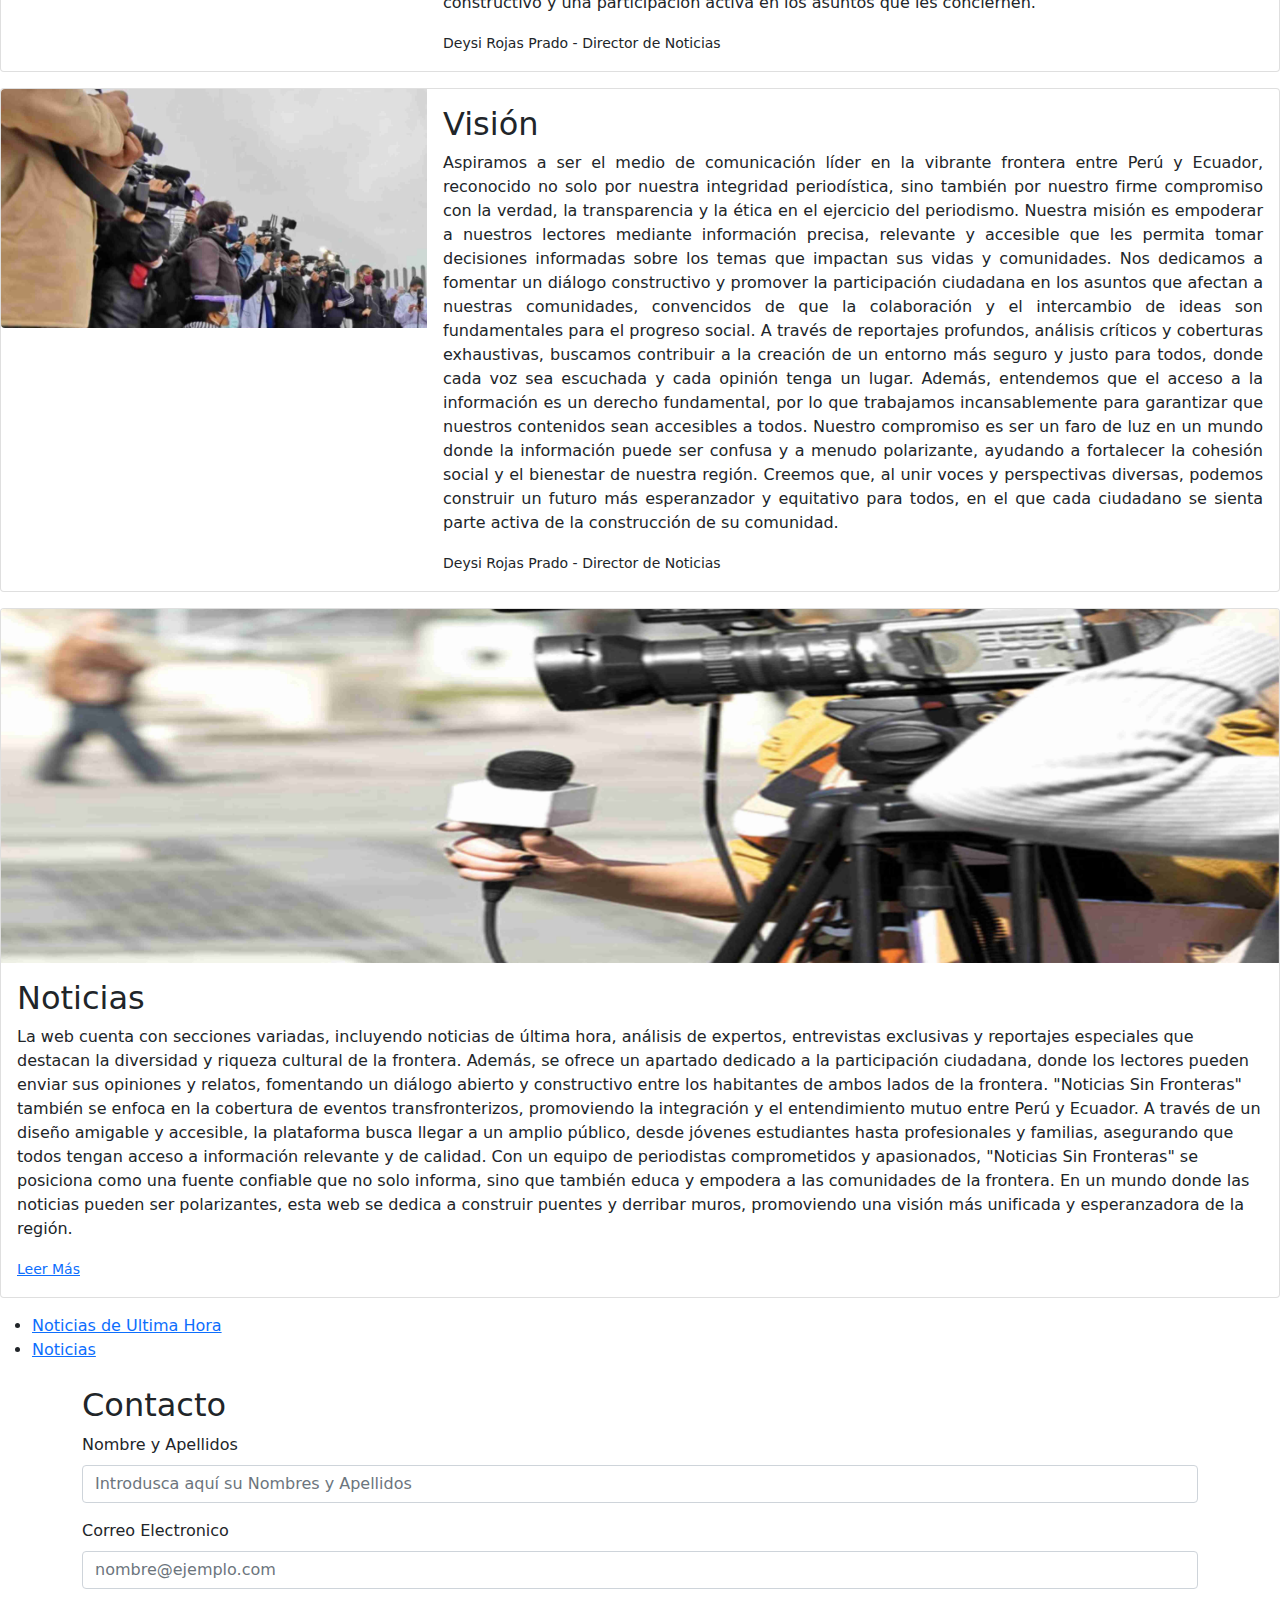
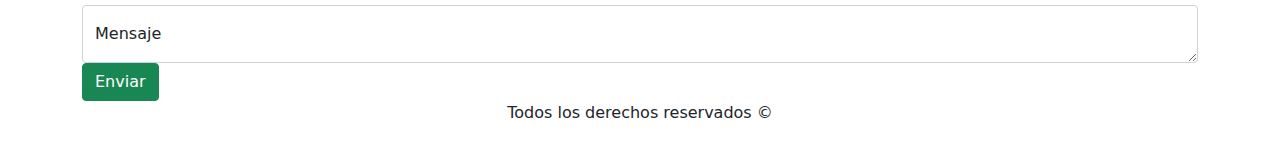
==== commit 174754f9: "Add files via upload" ====
--- a/index.html
+++ b/index.html
@@ -1,78 +1,170 @@
-<!doctype html>
-<html lang="en">
-  <head>
-    <meta charset="utf-8">
-    <meta name="viewport" content="width=device-width, initial-scale=1">
-    <link rel="stylesheet" href="style.css">
-    <link rel="icon" type="image/png" href="https://cdn.icon-icons.com/icons2/1603/PNG/512/news-newspaper-media-paper-press-article_108607.png">
-    <title>NOTICIAS SIN FRONTERAS - TUMBES</title>
-    <link rel="stylesheet" href="https://stackpath.bootstrapcdn.com/bootstrap/4.5.2/css/bootstrap.min.css">
+<!DOCTYPE html>
+<html lang="es">
+<head>
+	<meta charset="UTF-8">
+	<meta http-equiv="X-UA-Compatible" content="IE=edge">
+	<meta name="viewport" content="width=device-width, initial-scale=1.0">
+	<link rel="stylesheet" href="styless.css">
+	<title>Página web hecha con Bootstrap</title>
+	<link rel="stylesheet" href="css/bootstrap.min.css">
 </head>
 <body>
-    <header class="cabecera">
-        <figure class="logo">
-            <img id="inicio" src="img/logo noticias sin fronteras.png" alt="" width="120">
-        </figure>
-        <nav class="menu">
-            <ul class="listas">
-                <li><a href="#inicio"> Inicio</a></li>
-                <li><a href="#nosotros"> Nosotros</a></li>
-                <li><a href="#noticias">Noticias</a></li>
-                <li><a href="#contacto">Contactos</a></li>
-            </ul>
-        </nav>  
-    </header>
-    <!-- Carrusel -->
-    <div id="carouselExampleCaptions" class="carousel slide">
-        <div class="carousel-indicators">
-          <button type="button" data-bs-target="#carouselExampleCaptions" data-bs-slide-to="0" class="active" aria-current="true" aria-label="Slide 1"></button>
-          <button type="button" data-bs-target="#carouselExampleCaptions" data-bs-slide-to="1" aria-label="Slide 2"></button>
-          <button type="button" data-bs-target="#carouselExampleCaptions" data-bs-slide-to="2" aria-label="Slide 3"></button>
-        </div>
-        <div class="carousel-inner">
-          <div class="carousel-item active">
-            <img src="img/CARRUSELL1.jpg" class="d-block w-100" alt="...">
-            <div class="carousel-caption d-none d-md-block">
-              <h5>PNP en la frontera</h5>
-              <p>Se refuerza control de identidad en puente internacional.</p>
-            </div>
-          </div>
-          <div class="carousel-item">
-            <img src="img/CARRUSELL2.jpg" class="d-block w-100" alt="...">
-            <div class="carousel-caption d-none d-md-block">
-              <h5>Una persona fallecida y 37 heridos entre ellos una de menor de 10 dias de nacido</h5>
-              <p>Some representative placeholder content for the second slide.</p>
-            </div>
-          </div>
-          <div class="carousel-item">
-            <img src="img/CARRUSELL3.jpg" class="d-block w-100" alt="...">
-            <div class="carousel-caption d-none d-md-block">
-              <h5>Contraloria TUMBES</h5>
-              <p>Gobernador "No me da miedo ir a la carcel".</p>
-            </div>
-          </div>
-        </div>
-        <a class="carousel-control-prev" type="button" data-bs-target="#carouselExampleCaptions" data-bs-slide="prev">
-          <span class="carousel-control-prev-icon" aria-hidden="true"></span>
-          <span class="visually-hidden">Siguiente</span>
-        </a>
-        <a class="carousel-control-next" type="button" data-bs-target="#carouselExampleCaptions" data-bs-slide="next">
-          <span class="carousel-control-next-icon" aria-hidden="true"></span>
-          <span class="visually-hidden">Anterior</span>
-        </a>
-      </div>
-      
-      
-</body>
-</html>
-        
-     </header>
-     <HR>
-        <section id="nosotros">
+	<header>
+		<nav class="navbar navbar-expand-lg navbar-dark bg-dark">
+			<div class="container">
+				<a href="#inicio" class="navbar-brand"> <img src="img/logo noticias sin fronteras.png" alt="logotipo"></a>
+				<button
+					class="navbar-toggler"
+					type="button"
+					data-bs-toggle="collapse"
+					data-bs-target="#contenidoMenu"
+					aria-controls="contenidoMenu"
+					aria-expanded="false"
+					aria-label="Mostrar/Ocultar Navegación"
+				>
+					<span class="navbar-toggler-icon"></span>
+				</button>
+
+				<div class="collapse navbar-collapse" id="contenidoMenu">
+					<!-- Enlaces -->
+					<ul class="navbar-nav me-auto">
+						<li class="nav-item">
+							<a href="#inicio" class="nav-link">Inicio</a>
+						</li>
+
+						<!-- Dropdown -->
+						<li class="nav-item dropdown">
+							<a
+								href="#nosotros"
+								class="nav-link dropdown-toggle"
+								id="submenuProductos"
+								role="button"
+								data-bs-toggle="dropdown"
+								aria-expanded="false"
+							>
+								Nosotros
+							</a>
+
+							<!-- Sub-elementos -->
+							<ul class="dropdown-menu" aria-labelledby="submenuProductos">
+								<li><a href="#nosotros" class="dropdown-item">Nosotros</a></li>
+								<li><a href="#mision" class="dropdown-item">Misión</a></li>
+								<li><a href="#vision" class="dropdown-item">Visión</a></li>
+							</ul>
+						</li>
+						<!-- Dropdown -->
+						<li class="nav-item dropdown">
+							<a
+								href="#noticias"
+								class="nav-link dropdown-toggle"
+								id="submenuProductos"
+								role="button"
+								data-bs-toggle="dropdown"
+								aria-expanded="false"
+							>
+								Noticias
+							</a>
+
+							<!-- Sub-elementos -->
+							<ul class="dropdown-menu" aria-labelledby="submenuProductos">
+								<li><a href="#noticias" class="dropdown-item">Noticias</a></li>
+								<li><a href="ultima_hora.html" class="dropdown-item">Ultima hora</a></li>
+								<li><a href="noticias.html" class="dropdown-item">Noticias de la semana</a></li>
+							</ul>
+						</li>
+						<li class="nav-item">
+							<a href="#contacto" class="nav-link">Contacto</a>
+						</li>
+					</ul>
+
+					<!-- Formulario de busqueda -->
+					<form action="" class="d-flex">
+						<input 
+							type="text"
+							class="form-control me-2"
+							aria-label="Buscar"
+							placeholder="Buscar"
+						>
+						<button class="btn btn-primary" type="submit">Buscar</button>
+					</form>
+				</div>
+			</div>
+		</nav>
+	</header>
+
+  <section class="container">
+		<!-- Carousel -->
+     <br>
+		<div class="row">
+			<div class="col">
+				<div id="slideshow" class="carousel slide" data-bs-ride="carousel">
+					<div class="carousel-inner">
+						<div class="carousel-item active">
+							<img src="img/s1.jpg" class="w-100" alt="Seguridad en la frontera">
+						</div>
+						<div class="carousel-item">
+							<img src="img/s2.jpg" class="w-100" alt="rio tumbes sobre los 1780m3/s">
+						</div>
+						<div class="carousel-item">
+							<img src="img/s3.jpg" class="w-100" alt="cocodrilo de los manglares de tumbes">
+						</div>
+					</div>
+
+					<!-- Controles de Anterior y Siguiente -->
+					<button 
+						class="carousel-control-prev" 
+						type="button"
+						data-bs-target="#slideshow"
+						data-bs-slide="prev"
+					>
+						<span class="carousel-control-prev-icon" aria-hidden="true"></span>
+						<span class="visually-hidden">Anterior</span>
+					</button>
+					<button 
+						class="carousel-control-next" 
+						type="button"
+						data-bs-target="#slideshow"
+						data-bs-slide="next"
+					>
+						<span class="carousel-control-next-icon" aria-hidden="true"></span>
+						<span class="visually-hidden">Siguiente</span>
+					</button>
+
+					<!-- Indicadores -->
+					<div class="carousel-indicators">
+						<button
+							type="button"
+							data-bs-target="#slideshow"
+							data-bs-slide-to="0"
+							class="active"
+							aria-current="true"
+							aria-label="Slide #1"
+						></button>
+						<button
+							type="button"
+							data-bs-target="#slideshow"
+							data-bs-slide-to="1"
+							aria-current="true"
+							aria-label="Slide #2"
+						></button>
+						<button
+							type="button"
+							data-bs-target="#slideshow"
+							data-bs-slide-to="2"
+							aria-current="true"
+							aria-label="Slide #3"
+						></button>
+					</div>
+				</div>
+			</div>
+		</div>
+  </section>
+<br>
+	<section id="nosotros">
         <div class="card mb-3" style="max-width: 948;">
             <div class="row g-0">
               <div class="col-md-4">
-                <img src="img/nosotros.jpg" class="img-fluid rounded-start" alt="...">
+                <img src="img/nosotros.jpg" class="img-fluid rounded-start" alt="nosotros">
               </div>
               <div class="col-md-8">
                 <div class="card-body">
@@ -87,11 +179,12 @@
               </div>
             </div>
           </div>
-          
+	</section>
+	<section id="mision">
           <div class="card mb-3" style="max-width: 948;">
             <div class="row g-0">
               <div class="col-md-4">
-                <img src="img/Mision.jpg" class="img-fluid rounded-start" alt="...">
+                <img src="img/Mision.jpg" class="img-fluid rounded-start" alt="mision">
               </div>
               <div class="col-md-8">
                 <div class="card-body">
@@ -104,11 +197,12 @@
                     </div>
                     </div>
                 </div>
-        
+	</section>   
+	<section id="vision">
                 <div class="card mb-3" style="max-width: 948;">
                     <div class="row g-0">
                       <div class="col-md-4">
-                        <img src="img/vison.jpeg" class="img-fluid rounded-start" alt="...">
+                        <img src="img/vison.jpeg" class="img-fluid rounded-start" alt="vision">
                       </div>
                       <div class="col-md-8">
                         <div class="card-body">
@@ -129,7 +223,7 @@
     <main>
         <section id="noticias">
             <div class="card mb-3">
-                <img src="img/noticias.jpg" class="card-img-top" alt="...">
+                <img src="img/noticias.jpg" class="card-img-top" alt="noticias">
                 <div class="card-body">
                   <h2 class="card-title">Noticias</h2>
                   <p class="card-text">La web cuenta con secciones variadas, incluyendo noticias de última hora, análisis de expertos, entrevistas exclusivas y reportajes especiales que destacan la diversidad y riqueza cultural de la frontera. Además, se ofrece un apartado dedicado a la participación ciudadana, donde los lectores pueden enviar sus opiniones y relatos, fomentando un diálogo abierto y constructivo entre los habitantes de ambos lados de la frontera.
@@ -147,7 +241,7 @@
             </ul>
                 
         </section>
-        <hr>
+        
     </main>
 
     <section id="contacto" class="container mt-4">
@@ -167,7 +261,7 @@
             </div>
             
           
-            <button type="submit" class="btn btn-success">Enviar</button>
+            <button type="submit" class="btn btn-success" mt-3>Enviar</button>
         </form>
     </section>
 
@@ -178,7 +272,7 @@
     </footer>
         
             <br>  
-            <a href="#inicio"><img src="https://cdn.icon-icons.com/icons2/72/PNG/256/up_arrow_14431.png" alt="arriba" width="30" height="30"></a>
+            
          </section>
          <script src="https://cdn.jsdelivr.net/npm/bootstrap@5.3.3/dist/js/bootstrap.bundle.min.js" integrity="sha384-YvpcrYf0tY3lHB60NNkmXc5s9fDVZLESaAA55NDzOxhy9GkcIdslK1eN7N6jIeHz" crossorigin="anonymous"></script>
          
--- a/styless.css
+++ b/styless.css
@@ -0,0 +1,3 @@
+.comteiner{
+    padding-top:25px;
+    }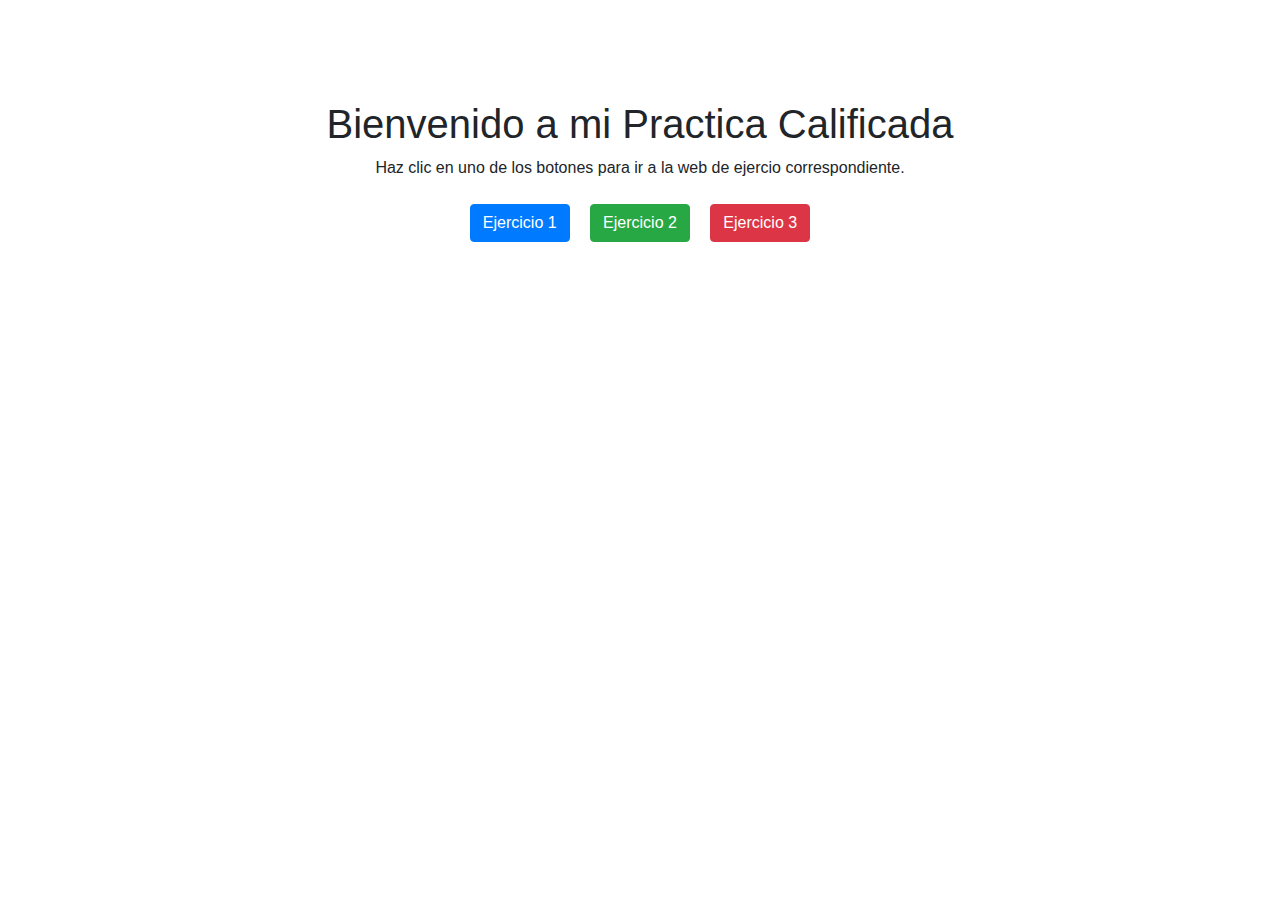
==== commit 059329d5: "Add files via upload" ====
--- a/index.html
+++ b/index.html
@@ -1,281 +1,34 @@
 <!DOCTYPE html>
 <html lang="es">
 <head>
-	<meta charset="UTF-8">
-	<meta http-equiv="X-UA-Compatible" content="IE=edge">
-	<meta name="viewport" content="width=device-width, initial-scale=1.0">
-	<link rel="stylesheet" href="styless.css">
-	<title>Página web hecha con Bootstrap</title>
-	<link rel="stylesheet" href="css/bootstrap.min.css">
+    <meta charset="UTF-8">
+    <meta name="viewport" content="width=device-width, initial-scale=1.0">
+    <title>Practica Calificada</title>  
+    <link rel="shortcut icon" href="https://cdn-icons-png.flaticon.com/128/11229/11229335.png" type="image/x-icon">  
+    <link rel="stylesheet" href="https://stackpath.bootstrapcdn.com/bootstrap/4.5.2/css/bootstrap.min.css">
+    <style>
+        .btn-animated {
+            transition: transform 0.3s, background-color 0.3s;
+        }
+        .btn-animated:hover {
+            transform: scale(1.1);
+            background-color: #007bff;
+            color: white;
+        }
+    </style>
 </head>
 <body>
-	<header>
-		<nav class="navbar navbar-expand-lg navbar-dark bg-dark">
-			<div class="container">
-				<a href="#inicio" class="navbar-brand"> <img src="img/logo noticias sin fronteras.png" alt="logotipo"></a>
-				<button
-					class="navbar-toggler"
-					type="button"
-					data-bs-toggle="collapse"
-					data-bs-target="#contenidoMenu"
-					aria-controls="contenidoMenu"
-					aria-expanded="false"
-					aria-label="Mostrar/Ocultar Navegación"
-				>
-					<span class="navbar-toggler-icon"></span>
-				</button>
-
-				<div class="collapse navbar-collapse" id="contenidoMenu">
-					<!-- Enlaces -->
-					<ul class="navbar-nav me-auto">
-						<li class="nav-item">
-							<a href="#inicio" class="nav-link">Inicio</a>
-						</li>
-
-						<!-- Dropdown -->
-						<li class="nav-item dropdown">
-							<a
-								href="#nosotros"
-								class="nav-link dropdown-toggle"
-								id="submenuProductos"
-								role="button"
-								data-bs-toggle="dropdown"
-								aria-expanded="false"
-							>
-								Nosotros
-							</a>
-
-							<!-- Sub-elementos -->
-							<ul class="dropdown-menu" aria-labelledby="submenuProductos">
-								<li><a href="#nosotros" class="dropdown-item">Nosotros</a></li>
-								<li><a href="#mision" class="dropdown-item">Misión</a></li>
-								<li><a href="#vision" class="dropdown-item">Visión</a></li>
-							</ul>
-						</li>
-						<!-- Dropdown -->
-						<li class="nav-item dropdown">
-							<a
-								href="#noticias"
-								class="nav-link dropdown-toggle"
-								id="submenuProductos"
-								role="button"
-								data-bs-toggle="dropdown"
-								aria-expanded="false"
-							>
-								Noticias
-							</a>
-
-							<!-- Sub-elementos -->
-							<ul class="dropdown-menu" aria-labelledby="submenuProductos">
-								<li><a href="#noticias" class="dropdown-item">Noticias</a></li>
-								<li><a href="ultima_hora.html" class="dropdown-item">Ultima hora</a></li>
-								<li><a href="noticias.html" class="dropdown-item">Noticias de la semana</a></li>
-							</ul>
-						</li>
-						<li class="nav-item">
-							<a href="#contacto" class="nav-link">Contacto</a>
-						</li>
-					</ul>
-
-					<!-- Formulario de busqueda -->
-					<form action="" class="d-flex">
-						<input 
-							type="text"
-							class="form-control me-2"
-							aria-label="Buscar"
-							placeholder="Buscar"
-						>
-						<button class="btn btn-primary" type="submit">Buscar</button>
-					</form>
-				</div>
-			</div>
-		</nav>
-	</header>
-
-  <section class="container">
-		<!-- Carousel -->
-     <br>
-		<div class="row">
-			<div class="col">
-				<div id="slideshow" class="carousel slide" data-bs-ride="carousel">
-					<div class="carousel-inner">
-						<div class="carousel-item active">
-							<img src="img/s1.jpg" class="w-100" alt="Seguridad en la frontera">
-						</div>
-						<div class="carousel-item">
-							<img src="img/s2.jpg" class="w-100" alt="rio tumbes sobre los 1780m3/s">
-						</div>
-						<div class="carousel-item">
-							<img src="img/s3.jpg" class="w-100" alt="cocodrilo de los manglares de tumbes">
-						</div>
-					</div>
-
-					<!-- Controles de Anterior y Siguiente -->
-					<button 
-						class="carousel-control-prev" 
-						type="button"
-						data-bs-target="#slideshow"
-						data-bs-slide="prev"
-					>
-						<span class="carousel-control-prev-icon" aria-hidden="true"></span>
-						<span class="visually-hidden">Anterior</span>
-					</button>
-					<button 
-						class="carousel-control-next" 
-						type="button"
-						data-bs-target="#slideshow"
-						data-bs-slide="next"
-					>
-						<span class="carousel-control-next-icon" aria-hidden="true"></span>
-						<span class="visually-hidden">Siguiente</span>
-					</button>
-
-					<!-- Indicadores -->
-					<div class="carousel-indicators">
-						<button
-							type="button"
-							data-bs-target="#slideshow"
-							data-bs-slide-to="0"
-							class="active"
-							aria-current="true"
-							aria-label="Slide #1"
-						></button>
-						<button
-							type="button"
-							data-bs-target="#slideshow"
-							data-bs-slide-to="1"
-							aria-current="true"
-							aria-label="Slide #2"
-						></button>
-						<button
-							type="button"
-							data-bs-target="#slideshow"
-							data-bs-slide-to="2"
-							aria-current="true"
-							aria-label="Slide #3"
-						></button>
-					</div>
-				</div>
-			</div>
-		</div>
-  </section>
-<br>
-	<section id="nosotros">
-        <div class="card mb-3" style="max-width: 948;">
-            <div class="row g-0">
-              <div class="col-md-4">
-                <img src="img/nosotros.jpg" class="img-fluid rounded-start" alt="nosotros">
-              </div>
-              <div class="col-md-8">
-                <div class="card-body">
-                  <h2 class="card-title">Nosotros</h2>
-                  <p align="justify" class="card-text">En NOTICIAS SIN FRONTERAS, nuestra misión es informar y analizar de manera rigurosa los acontecimientos más significativos en el ámbito policial y político de la frontera entre Perú y Ecuador. Esta región, rica en historia y cultura, enfrenta desafíos únicos que requieren una atención especial. Contamos con un equipo de periodistas altamente comprometidos y expertos en diversas áreas, quienes trabajan incansablemente para ofrecer una cobertura exhaustiva y objetiva.
-
-                    Nos esforzamos por brindar a nuestros lectores no solo noticias, sino también el contexto necesario para entender la complejidad de esta zona vital. A través de un enfoque analítico y crítico, buscamos empoderar a nuestra audiencia, proporcionándoles las herramientas necesarias para que puedan formarse opiniones informadas sobre los temas que afectan a sus comunidades. Creemos firmemente que una ciudadanía bien informada es esencial para el fortalecimiento de la democracia y la promoción de un diálogo constructivo en esta región de gran importancia geopolítica.
-                    
-                    Además, en nuestro compromiso con la transparencia y la integridad periodística, fomentamos la participación activa de nuestros lectores. Les invitamos a compartir sus opiniones, relatos y experiencias, creando así un espacio donde todos puedan contribuir al debate público. En un mundo donde la información puede ser polarizante, en NOTICIAS SIN FRONTERAS nos dedicamos a construir puentes, derribar muros y ofrecer una visión más unificada y esperanzadora de la frontera entre Perú y Ecuador. Nuestro objetivo es ser un faro de información confiable, que no solo informe, sino que también eduque y empodere a las comunidades, ayudándolas a navegar por los desafíos y oportunidades que surgen en esta dinámica región.</p>
-                  <p class="card-text"><small class="text-body-secondary">Deysi Rojas Prado - Director de Noticias</small></p>
-                </div>
-              </div>
-            </div>
-          </div>
-	</section>
-	<section id="mision">
-          <div class="card mb-3" style="max-width: 948;">
-            <div class="row g-0">
-              <div class="col-md-4">
-                <img src="img/Mision.jpg" class="img-fluid rounded-start" alt="mision">
-              </div>
-              <div class="col-md-8">
-                <div class="card-body">
-                  <h2 class="card-title">Misión</h2>
-                  <p align="justify" class="card-text">Nuestra misión es convertirnos en la fuente de información más confiable y actualizada sobre los temas policiales y políticos que afectan la frontera entre Perú y Ecuador. En un contexto donde la información puede ser confusa y a menudo contradictoria, nos dedicamos a promover la transparencia y la rendición de cuentas. Nuestro compromiso es ofrecer no solo noticias veraces, sino también análisis profundos y contextualizados que ayuden a nuestros lectores a comprender mejor la compleja realidad de esta región.
-
-                            Creemos firmemente que una ciudadanía informada es esencial para el desarrollo y el bienestar de nuestras comunidades. Por ello, trabajamos incansablemente para contribuir a ese objetivo, facilitando el acceso a información relevante y oportuna. Nuestro equipo de periodistas y expertos se esfuerza por investigar y reportar los acontecimientos de manera objetiva, asegurando que cada noticia que publicamos esté respaldada por hechos y datos verificables. Al hacerlo, buscamos empoderar a nuestras audiencias, fomentando un diálogo constructivo y una participación activa en los asuntos que les conciernen.</p>
-                        <p class="card-text"><small class="text-body-secondary">Deysi Rojas Prado - Director de Noticias</small></p>
-                        </div>
-                    </div>
-                    </div>
-                </div>
-	</section>   
-	<section id="vision">
-                <div class="card mb-3" style="max-width: 948;">
-                    <div class="row g-0">
-                      <div class="col-md-4">
-                        <img src="img/vison.jpeg" class="img-fluid rounded-start" alt="vision">
-                      </div>
-                      <div class="col-md-8">
-                        <div class="card-body">
-                          <h2 class="card-title">Visión</h2>
-                          <p align="justify" class="card-text">Aspiramos a ser el medio de comunicación líder en la vibrante frontera entre Perú y Ecuador, reconocido no solo por nuestra integridad periodística, sino también por nuestro firme compromiso con la verdad, la transparencia y la ética en el ejercicio del periodismo. Nuestra misión es empoderar a nuestros lectores mediante información precisa, relevante y accesible que les permita tomar decisiones informadas sobre los temas que impactan sus vidas y comunidades. 
-
-                            Nos dedicamos a fomentar un diálogo constructivo y promover la participación ciudadana en los asuntos que afectan a nuestras comunidades, convencidos de que la colaboración y el intercambio de ideas son fundamentales para el progreso social. A través de reportajes profundos, análisis críticos y coberturas exhaustivas, buscamos contribuir a la creación de un entorno más seguro y justo para todos, donde cada voz sea escuchada y cada opinión tenga un lugar. 
-                            
-                            Además, entendemos que el acceso a la información es un derecho fundamental, por lo que trabajamos incansablemente para garantizar que nuestros contenidos sean accesibles a todos. Nuestro compromiso es ser un faro de luz en un mundo donde la información puede ser confusa y a menudo polarizante, ayudando a fortalecer la cohesión social y el bienestar de nuestra región. Creemos que, al unir voces y perspectivas diversas, podemos construir un futuro más esperanzador y equitativo para todos, en el que cada ciudadano se sienta parte activa de la construcción de su comunidad.</p>
-                                <p class="card-text"><small class="text-body-secondary">Deysi Rojas Prado - Director de Noticias</small></p>
-                                </div>
-                            </div>
-                            </div>
-                        </div>
-       
-    </section>
-   
-    <main>
-        <section id="noticias">
-            <div class="card mb-3">
-                <img src="img/noticias.jpg" class="card-img-top" alt="noticias">
-                <div class="card-body">
-                  <h2 class="card-title">Noticias</h2>
-                  <p class="card-text">La web cuenta con secciones variadas, incluyendo noticias de última hora, análisis de expertos, entrevistas exclusivas y reportajes especiales que destacan la diversidad y riqueza cultural de la frontera. Además, se ofrece un apartado dedicado a la participación ciudadana, donde los lectores pueden enviar sus opiniones y relatos, fomentando un diálogo abierto y constructivo entre los habitantes de ambos lados de la frontera.
-                
-                    "Noticias Sin Fronteras" también se enfoca en la cobertura de eventos transfronterizos, promoviendo la integración y el entendimiento mutuo entre Perú y Ecuador. A través de un diseño amigable y accesible, la plataforma busca llegar a un amplio público, desde jóvenes estudiantes hasta profesionales y familias, asegurando que todos tengan acceso a información relevante y de calidad.
-                    
-                    Con un equipo de periodistas comprometidos y apasionados, "Noticias Sin Fronteras" se posiciona como una fuente confiable que no solo informa, sino que también educa y empodera a las comunidades de la frontera. En un mundo donde las noticias pueden ser polarizantes, esta web se dedica a construir puentes y derribar muros, promoviendo una visión más unificada y esperanzadora de la región.</p>
-                  <p class="card-text"><small class="text-body-secondary"><a href="leermas.html">Leer Más</a></small></p>
-                </div>
-              </div>
-      
-            <ul class="listas">
-                <li><a href="ultima_hora.html">Noticias de Ultima Hora</a></li>
-                <li><a href="noticias.html">Noticias</a></li>
-            </ul>
-                
-        </section>
-        
-    </main>
-
-    <section id="contacto" class="container mt-4">
-        <h2>Contacto</h2>
-        <form action="/submit" method="POST">
-            <div class="mb-3">
-                <label for="formGroupExampleInput" class="form-label">Nombre y Apellidos</label>
-                <input type="text" class="form-control" id="formGroupExampleInput" placeholder="Introdusca aquí su Nombres y Apellidos">
-              </div>
-            <div class="mb-3">
-                <label for="exampleFormControlInput1" class="form-label">Correo Electronico</label>
-                <input type="email" class="form-control" id="exampleFormControlInput1" placeholder="nombre@ejemplo.com">
-              </div>
-            <div class="form-floating">
-            <label for="floatingTextarea">Mensaje</label>
-             <textarea class="form-control" placeholder="Introdusca aqui su mensaje" id="mensaje"></textarea>
-            </div>
-            
-          
-            <button type="submit" class="btn btn-success" mt-3>Enviar</button>
-        </form>
-    </section>
-
-    <footer>
-        <div class="container text-center">
-            <p>Todos los derechos reservados &copy;</p>
+    <div class="container text-center" style="margin-top: 100px;">
+        <h1>Bienvenido a mi Practica Calificada</h1>
+        <p>Haz clic en uno de los botones para ir a la web de ejercio correspondiente.</p>
+        <div class="mt-4">
+            <a href="ejercicio 1.html" class="btn btn-primary btn-animated mx-2">Ejercicio 1</a>
+            <a href="ejercicio 2.html" class="btn btn-success btn-animated mx-2">Ejercicio 2</a>
+            <a href="ejercicio 3.html" class="btn btn-danger btn-animated mx-2">Ejercicio 3</a>
         </div>
-    </footer>
-        
-            <br>  
-            
-         </section>
-         <script src="https://cdn.jsdelivr.net/npm/bootstrap@5.3.3/dist/js/bootstrap.bundle.min.js" integrity="sha384-YvpcrYf0tY3lHB60NNkmXc5s9fDVZLESaAA55NDzOxhy9GkcIdslK1eN7N6jIeHz" crossorigin="anonymous"></script>
-         
+    </div>
+    <script src="https://code.jquery.com/jquery-3.5.1.slim.min.js"></script>
+    <script src="https://cdn.jsdelivr.net/npm/@popperjs/core@2.9.2/dist/umd/popper.min.js"></script>
+    <script src="https://stackpath.bootstrapcdn.com/bootstrap/4.5.2/js/bootstrap.min.js"></script>
 </body>
-
 </html>